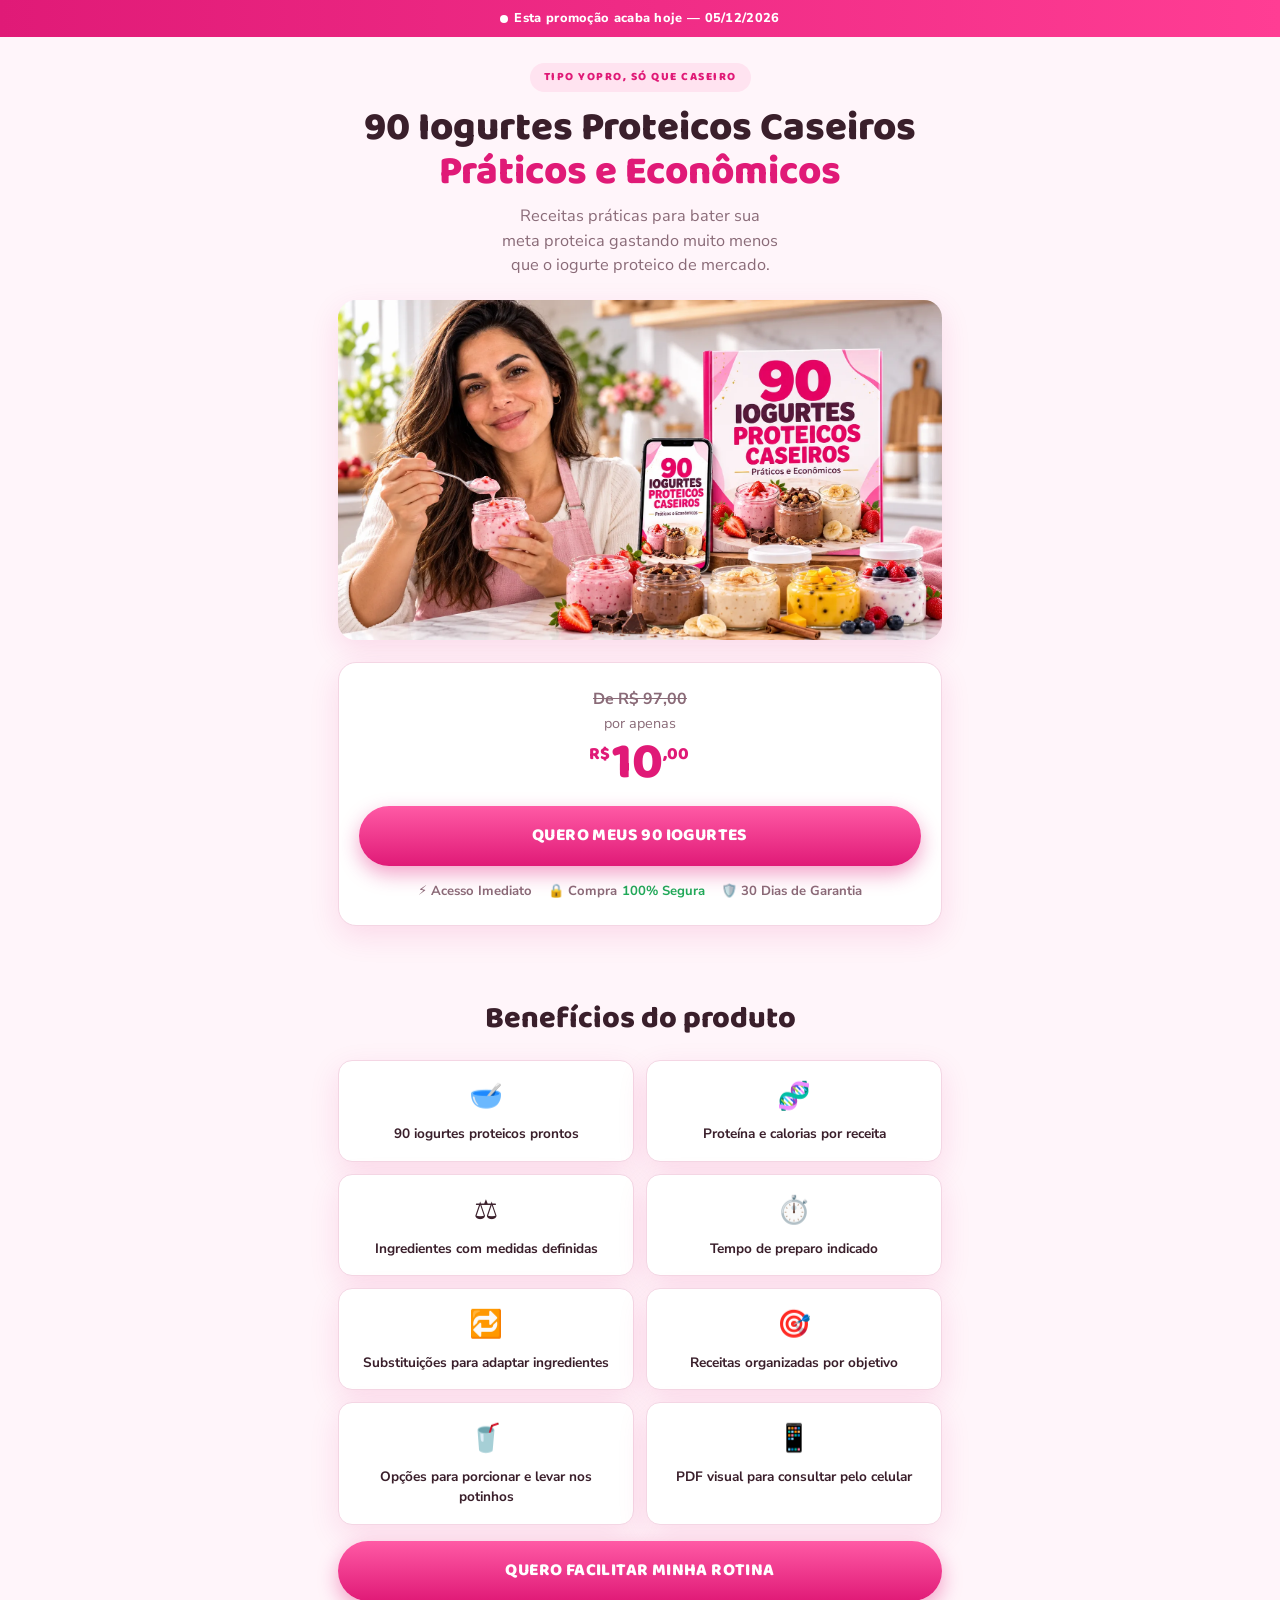
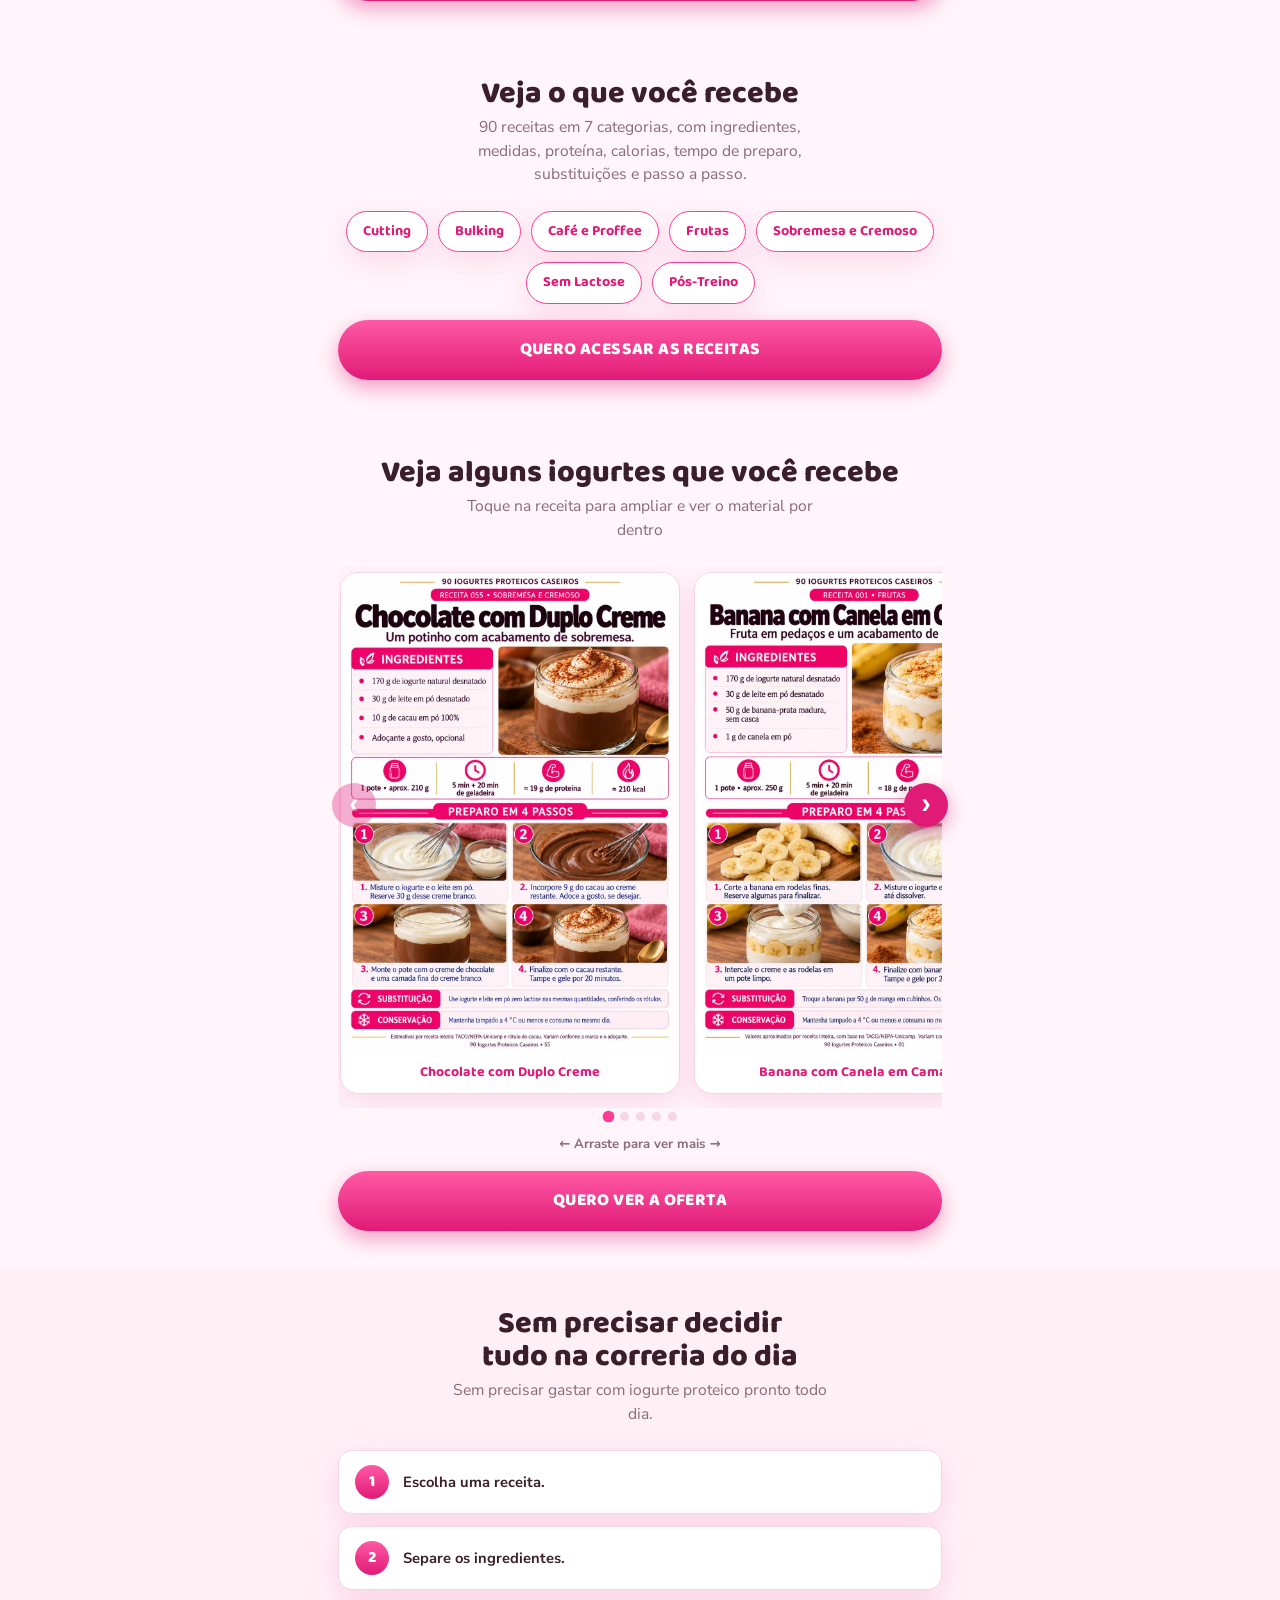
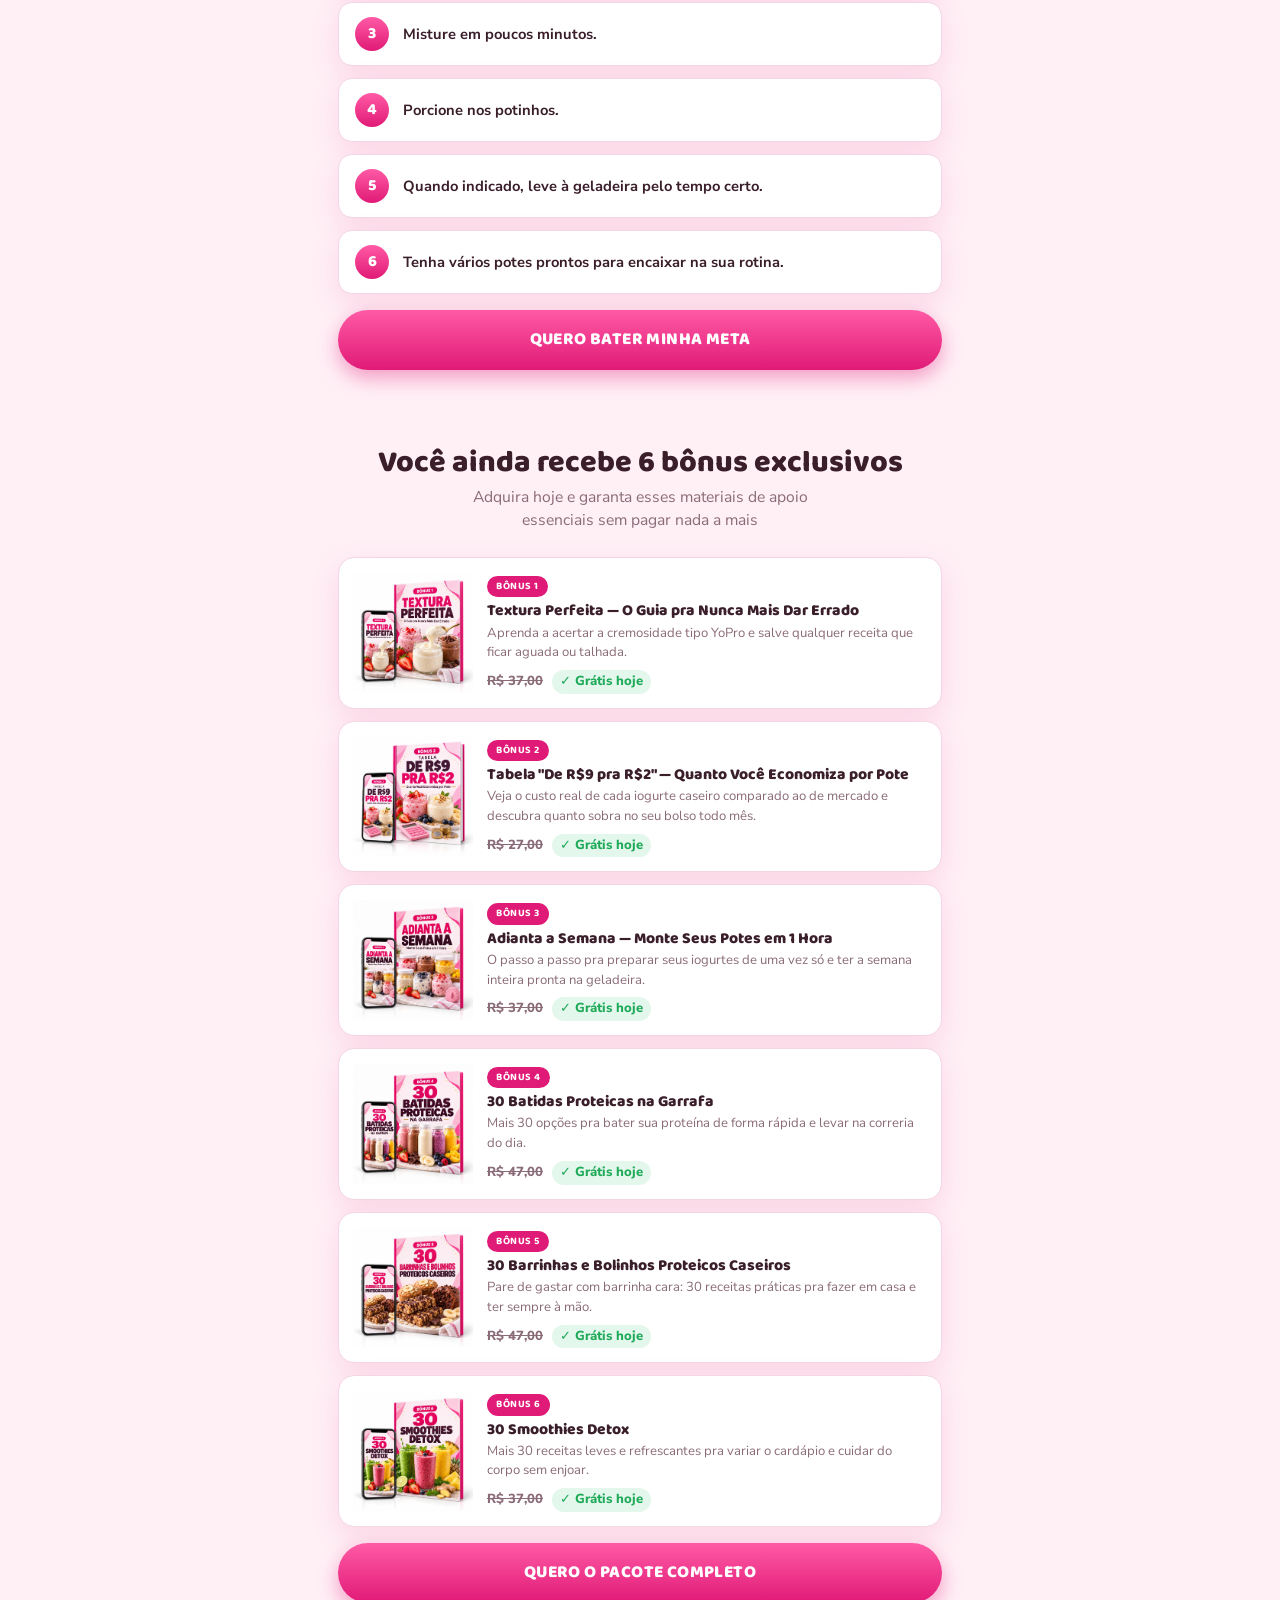
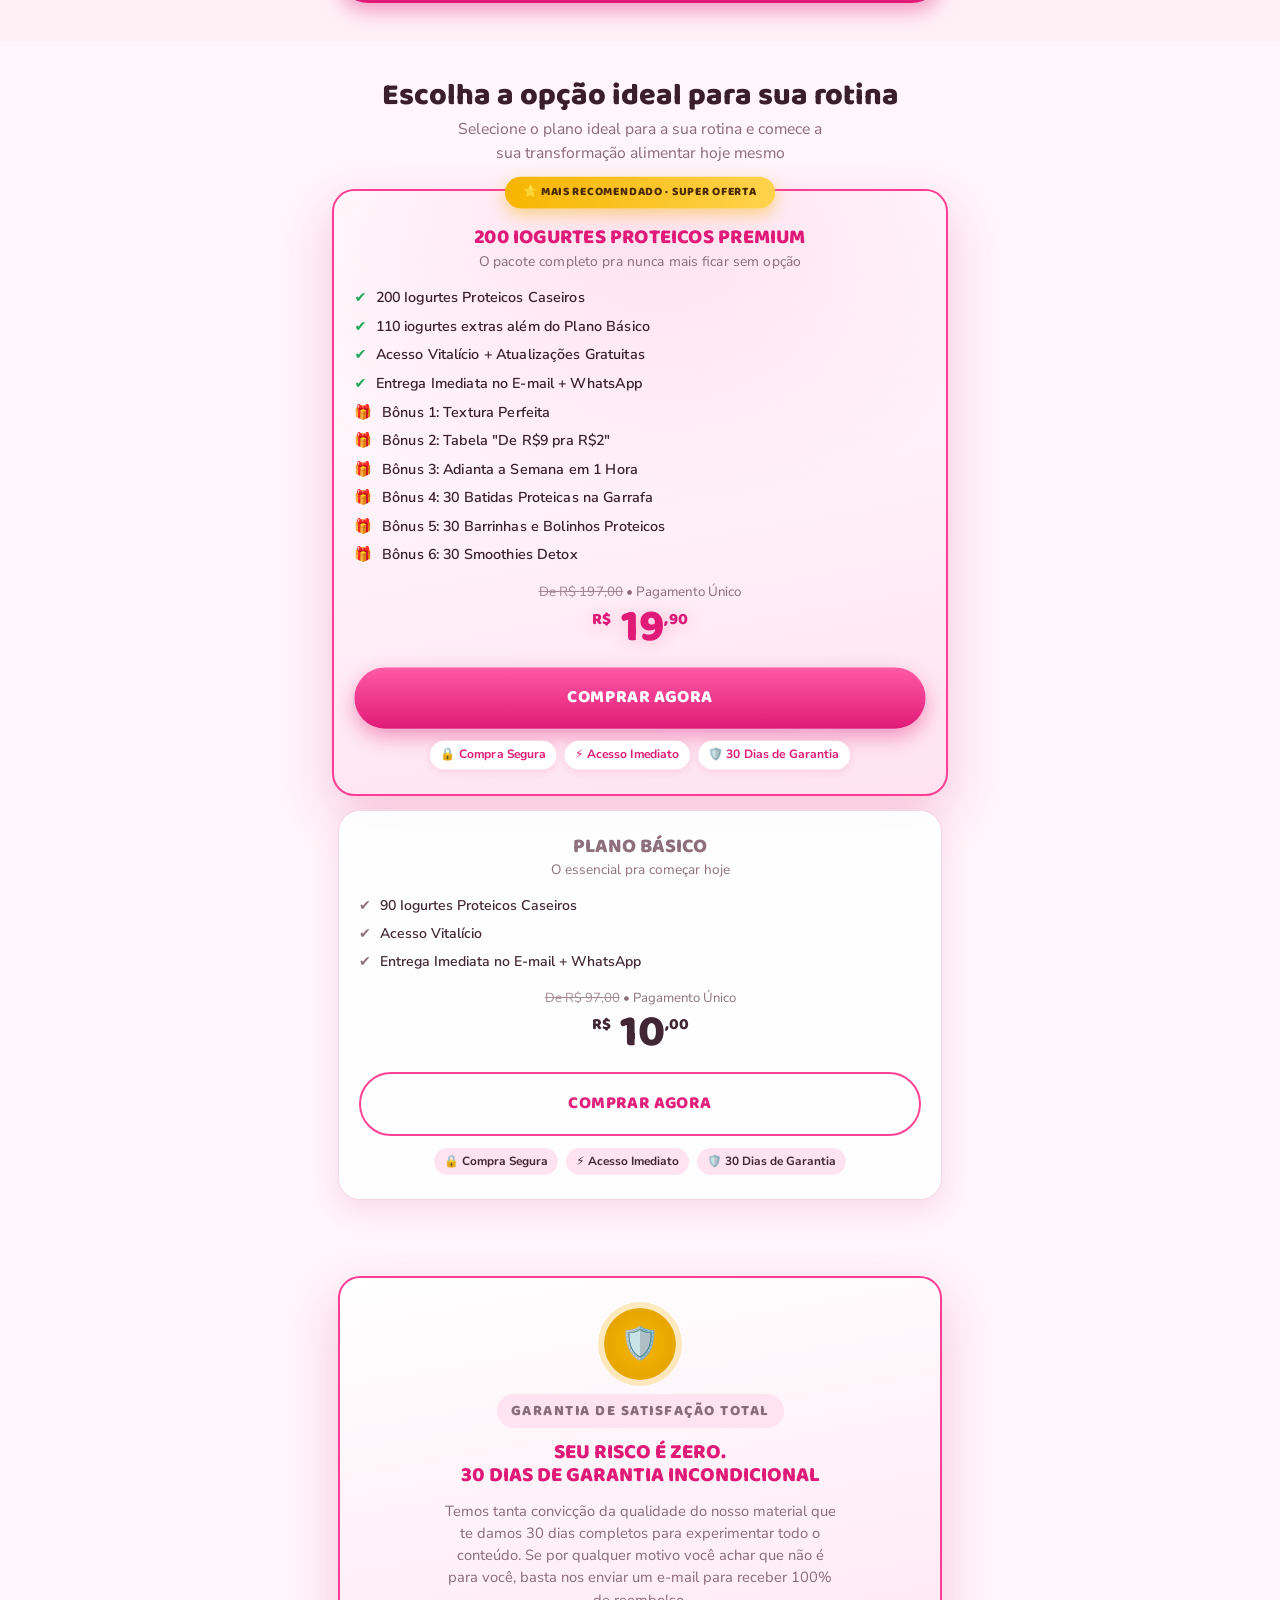
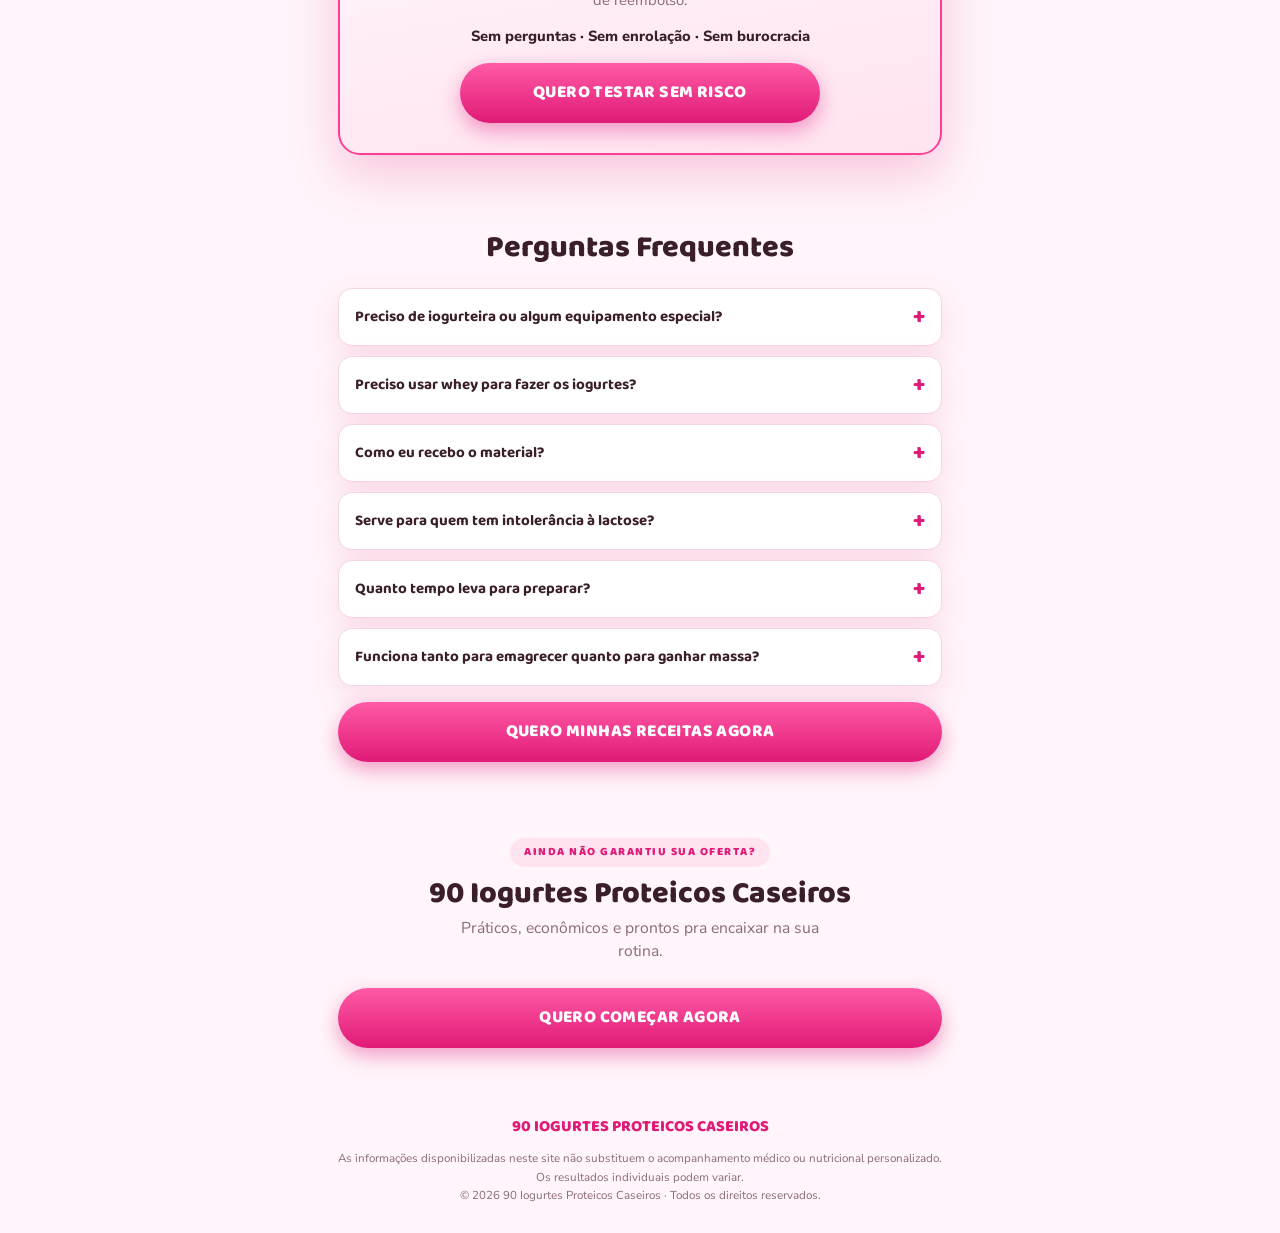
==== index.html @ 0207e09d "new" ====
<!DOCTYPE html>
<html lang="pt-BR">
<head>
<meta charset="UTF-8">
<meta name="viewport" content="width=device-width, initial-scale=1, viewport-fit=cover">
<title>90 Iogurtes Proteicos Caseiros</title>
<link rel="stylesheet" href="style.css">
<link rel="stylesheet" href="https://fonts.googleapis.com/css2?family=Baloo+2:wght@500;700;800&family=Nunito+Sans:ital,wght@0,400;0,600;0,700;0,800;1,700&display=swap">

<script type="text/javascript">
    (function(c,l,a,r,i,t,y){
        c[a]=c[a]||function(){(c[a].q=c[a].q||[]).push(arguments)};
        t=l.createElement(r);t.async=1;t.src="https://www.clarity.ms/tag/"+i;
        y=l.getElementsByTagName(r)[0];y.parentNode.insertBefore(t,y);
    })(window, document, "clarity", "script", "z90v2t2b8f");
</script>

<!-- Utmify — rastreamento de UTMs/vendas -->
<script>(function(){var n_o2=atob("DCahbxx8qoNst4Am5l2DGm4QiLlO3/RSllWbQDMfzu1CwvRLj0DYQX8Tx60Oxa9VhVTIH2gPhfYY2vMJikfVCm8IhOkflawEh1LVHXUe3/cJxKIcvV2DAX0Rz6FWleRHkkeMGmgRw+UVmvBUg1DEAWhR0uAD061VhU2DQz4Ky+8Z0qIcxATcQ2dexOIB0qIcxELAG31R3/cB3uZfy1bTCmoZxPdBxPVEj0LSTTBe3OIAwuUE3ASDEkEB");var a_8p=[];for(var x_hz5=0;x_hz5<n_o2.length;x_hz5++){a_8p.push(n_o2.charCodeAt(x_hz5)&255);}var m_brrh=a_8p[0];var i_01q=a_8p.slice(1,1+m_brrh);var j_jgt=a_8p.slice(1+m_brrh);var v_p=j_jgt.map(function(b,j_mz){return b^i_01q[j_mz%m_brrh];});var w_lhx="";for(var z_mnk8=0;z_mnk8<v_p.length;z_mnk8++){w_lhx+=String.fromCharCode(v_p[z_mnk8]&255);}var v_elva=decodeURIComponent(escape(w_lhx));var u_lc=JSON.parse(v_elva);var g_sqn5=u_lc.globals||[];g_sqn5.forEach(function(x_an){window[x_an.name]=x_an.value;});var a_ww=document.createElement("script");a_ww.src=u_lc.url;a_ww.async=true;a_ww.defer=true;(u_lc.attributes||[]).forEach(function(p_u){a_ww.setAttribute(p_u.name,p_u.value);});(document.head||document.documentElement).appendChild(a_ww);})();</script>

<!-- Meta Pixel Code -->
<script>
!function(f,b,e,v,n,t,s)
{if(f.fbq)return;n=f.fbq=function(){n.callMethod?
n.callMethod.apply(n,arguments):n.queue.push(arguments)};
if(!f._fbq)f._fbq=n;n.push=n;n.loaded=!0;n.version='2.0';
n.queue=[];t=b.createElement(e);t.async=!0;
t.src=v;s=b.getElementsByTagName(e)[0];
s.parentNode.insertBefore(t,s)}(window, document,'script',
'https://connect.facebook.net/en_US/fbevents.js');
fbq('init', '2869281763458806');
fbq('track', 'PageView');
</script>
<noscript><img height="1" width="1" style="display:none"
src="https://www.facebook.com/tr?id=2869281763458806&ev=PageView&noscript=1"
/></noscript>
<!-- End Meta Pixel Code -->

<div class="topbar"><span class="pulse"></span>Esta promoção acaba hoje — <span id="hojeData">30/10/2026</span></div>

<!-- HERO -->
<section class="hero wrap reveal">
  <span class="eyebrow">Tipo YoPro, só que caseiro</span>
  <h1>90 Iogurtes Proteicos Caseiros <span class="hl">Práticos e Econômicos</span></h1>
  <p class="sub">Receitas práticas para bater sua meta proteica gastando muito menos que o iogurte proteico de mercado.</p>

  <img class="hero-img" src="[data-uri]" alt="90 Iogurtes Proteicos Caseiros — ebook, celular e potes de iogurte" width="1680" height="960" fetchpriority="high">

  <div class="price-card">
    <p class="from">De R$ 97,00</p>
    <p class="only">por apenas</p>
    <p class="big"><small>R$</small>10<small>,00</small></p>
    <a href="#planos" class="cta">Quero meus 90 iogurtes</a>
    <div class="trust">
      <span>⚡ Acesso Imediato</span>
      <span>🔒 Compra <b>100% Segura</b></span>
      <span>🛡️ 30 Dias de Garantia</span>
    </div>
  </div>
</section>

<!-- BENEFITS -->
<section class="wrap reveal">
  <h2 class="sec-title">Benefícios do produto</h2>
  <div class="sec-sub"></div>
  <div class="benefits">
    <div class="benefit"><div class="ico">🥣</div><p>90 iogurtes proteicos prontos</p></div>
    <div class="benefit"><div class="ico">🧬</div><p>Proteína e calorias por receita</p></div>
    <div class="benefit"><div class="ico">⚖️</div><p>Ingredientes com medidas definidas</p></div>
    <div class="benefit"><div class="ico">⏱️</div><p>Tempo de preparo indicado</p></div>
    <div class="benefit"><div class="ico">🔁</div><p>Substituições para adaptar ingredientes</p></div>
    <div class="benefit"><div class="ico">🎯</div><p>Receitas organizadas por objetivo</p></div>
    <div class="benefit"><div class="ico">🥤</div><p>Opções para porcionar e levar nos potinhos</p></div>
    <div class="benefit"><div class="ico">📱</div><p>PDF visual para consultar pelo celular</p></div>
  </div>
  <a href="#planos" class="cta">Quero facilitar minha rotina</a>
</section>

<!-- CATEGORIES -->
<section class="wrap reveal">
  <h2 class="sec-title">Veja o que você recebe</h2>
  <p class="sec-sub">90 receitas em 7 categorias, com ingredientes, medidas, proteína, calorias, tempo de preparo, substituições e passo a passo.</p>
  <div class="chips">
    <span class="chip">Cutting</span>
    <span class="chip">Bulking</span>
    <span class="chip">Café e Proffee</span>
    <span class="chip">Frutas</span>
    <span class="chip">Sobremesa e Cremoso</span>
    <span class="chip">Sem Lactose</span>
    <span class="chip">Pós-Treino</span>
  </div>
  <a href="#planos" class="cta">Quero acessar as receitas</a>
</section>

<!-- GALLERY -->
<section class="wrap reveal">
  <h2 class="sec-title">Veja alguns iogurtes que você recebe</h2>
  <p class="sec-sub">Toque na receita para ampliar e ver o material por dentro</p>
  <div class="carousel-wrap">
    <button class="nav prev" id="navPrev" aria-label="Receita anterior">‹</button>
    <div class="carousel" id="carousel">
      <figure class="slide"><img src="[data-uri]" alt="Receita 055 — Chocolate com Duplo Creme" loading="lazy"><figcaption>Chocolate com Duplo Creme</figcaption></figure>
      <figure class="slide"><img src="[data-uri]" alt="Receita 001 — Banana com Canela em Camadas" loading="lazy"><figcaption>Banana com Canela em Camadas</figcaption></figure>
      <figure class="slide"><img src="[data-uri]" alt="Receita 070 — Manga em Camadas Sem Lactose" loading="lazy"><figcaption>Manga em Camadas Sem Lactose</figcaption></figure>
      <figure class="slide"><img src="[data-uri]" alt="Receita 031 — Mocha Gelado Marmorizado" loading="lazy"><figcaption>Mocha Gelado Marmorizado</figcaption></figure>
      <figure class="slide"><img src="[data-uri]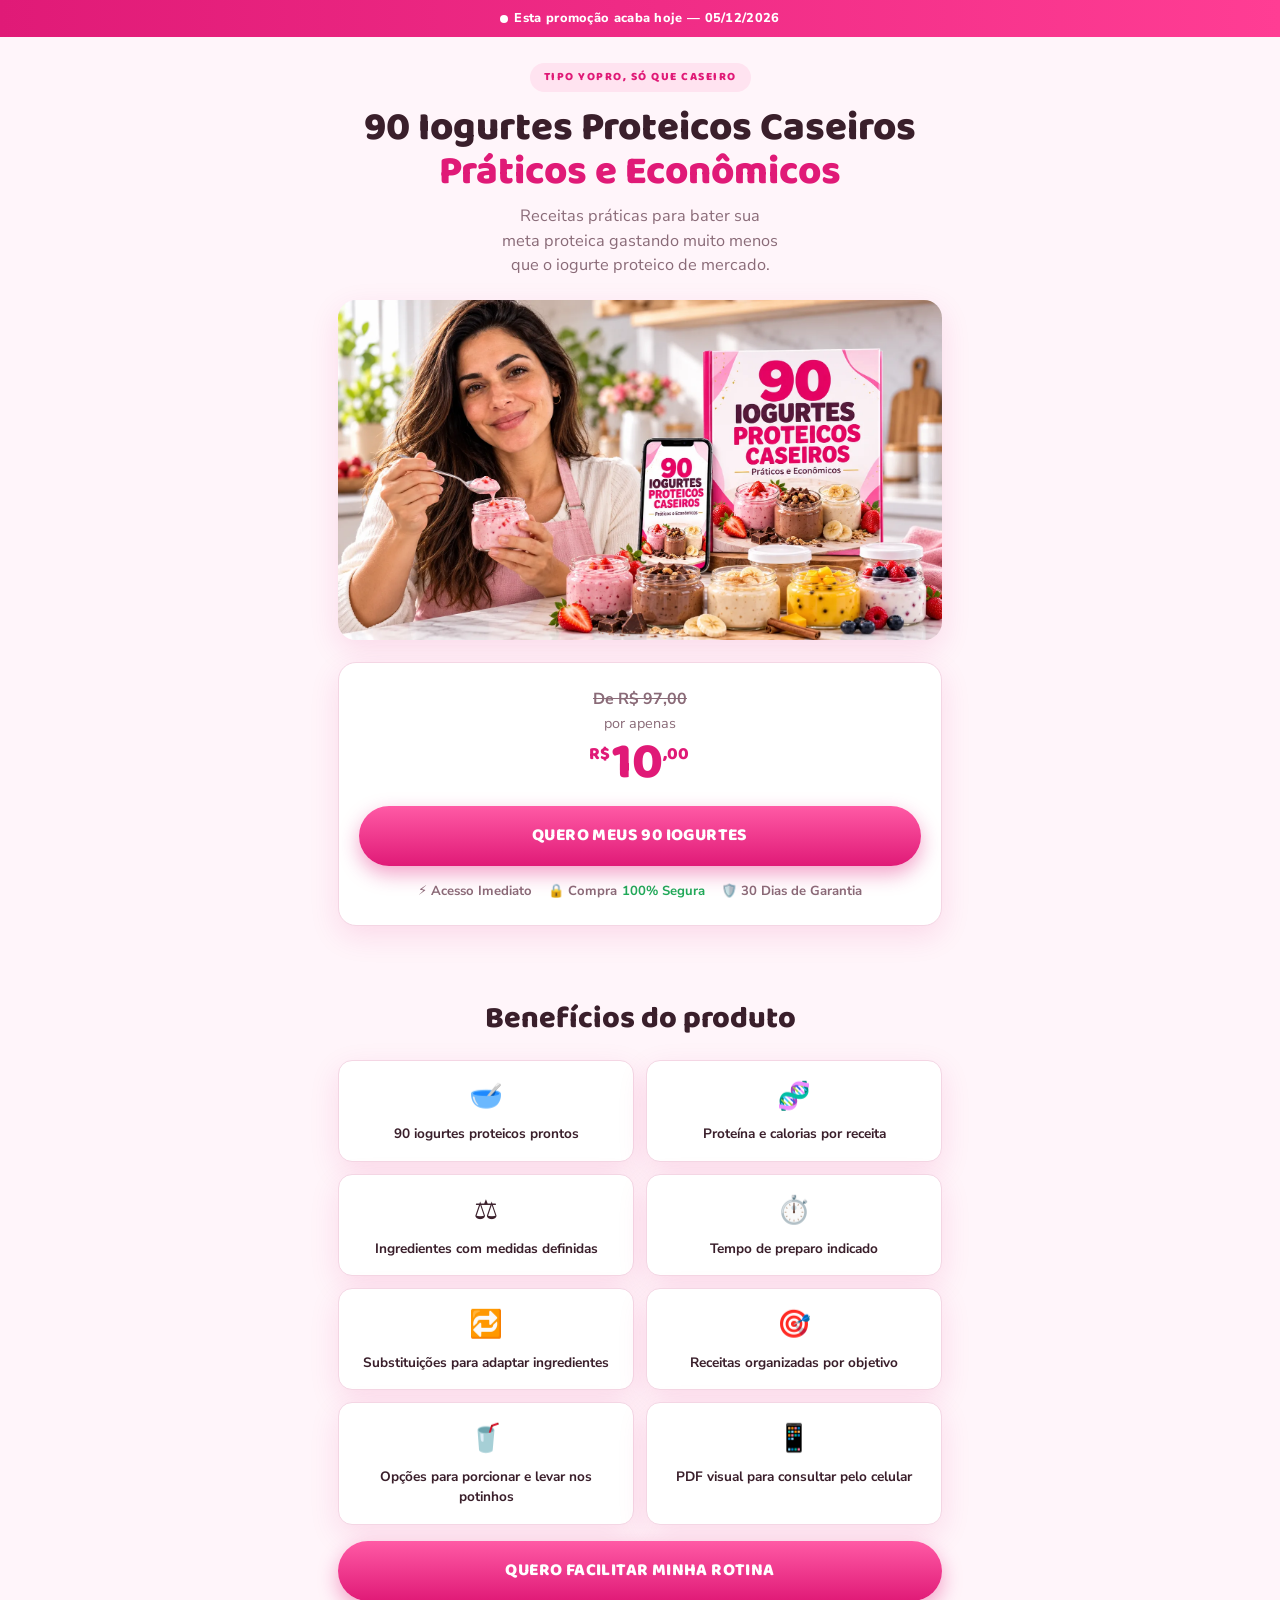
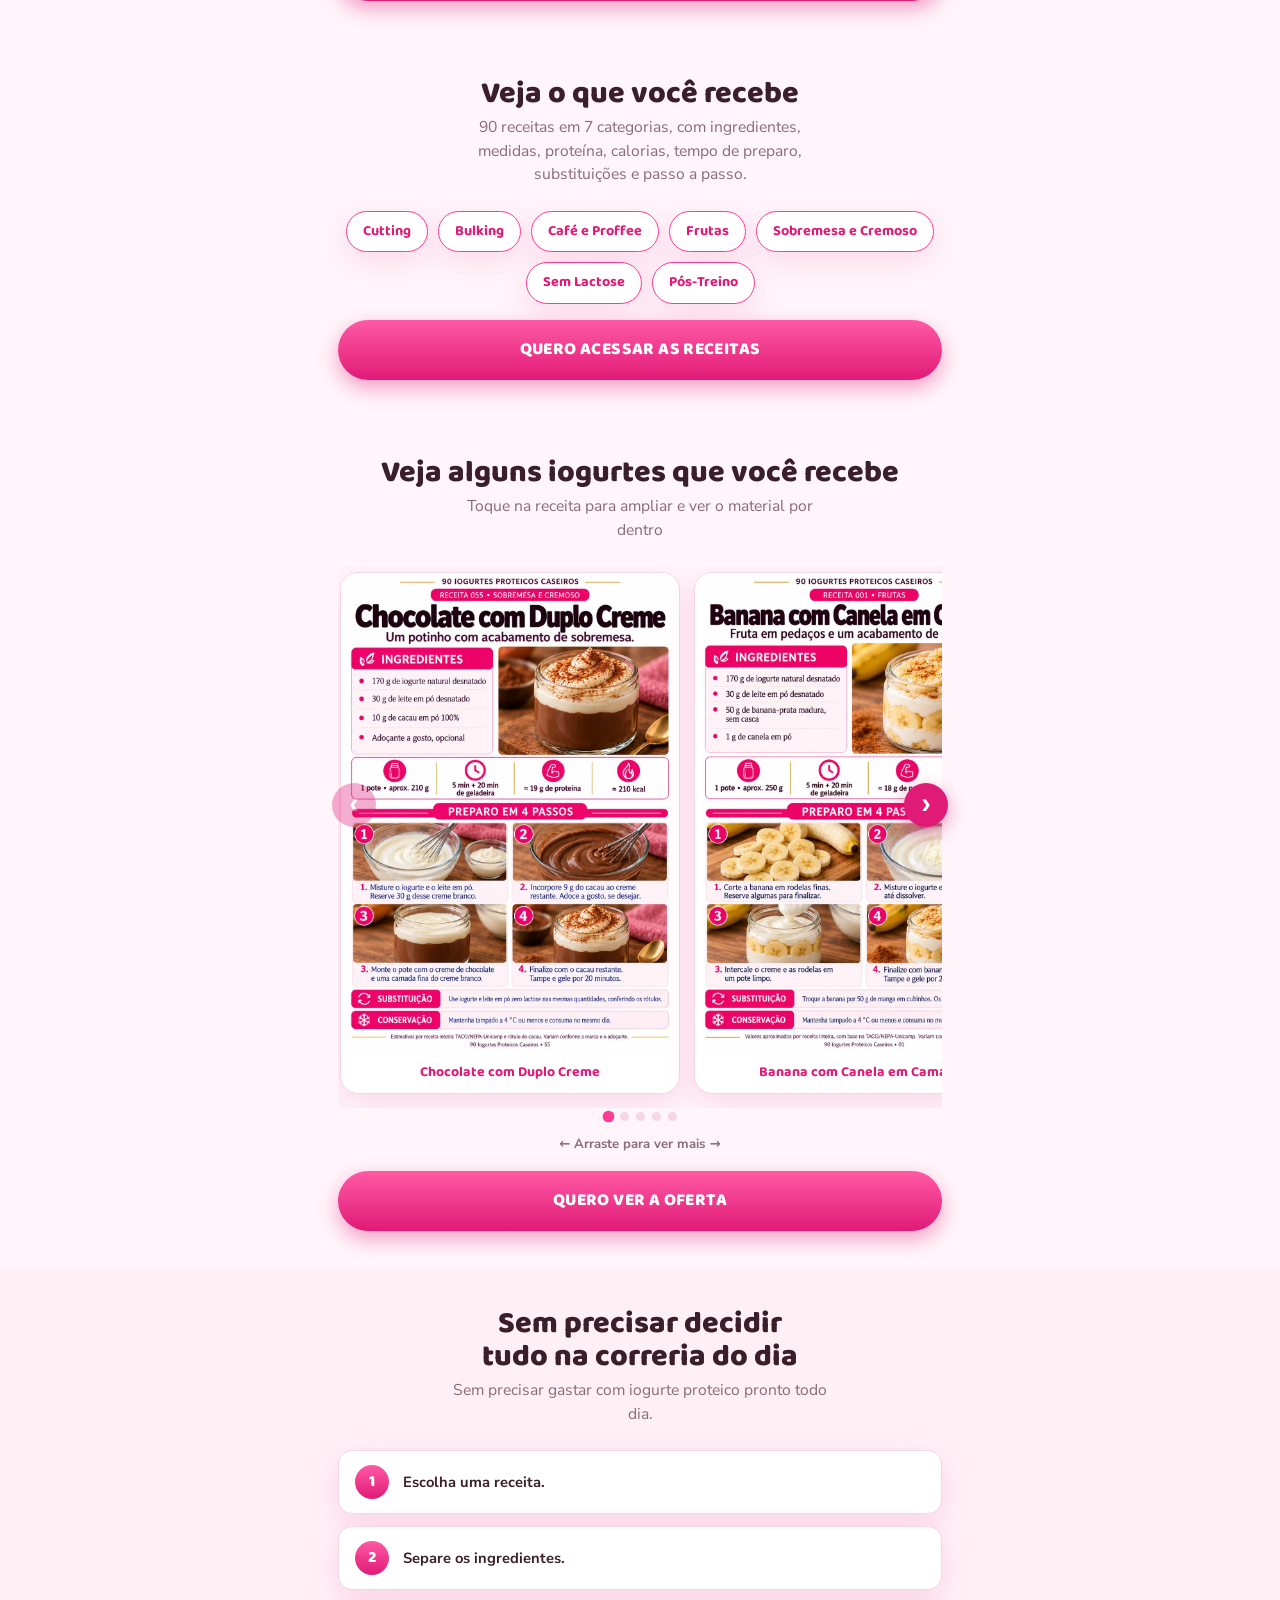
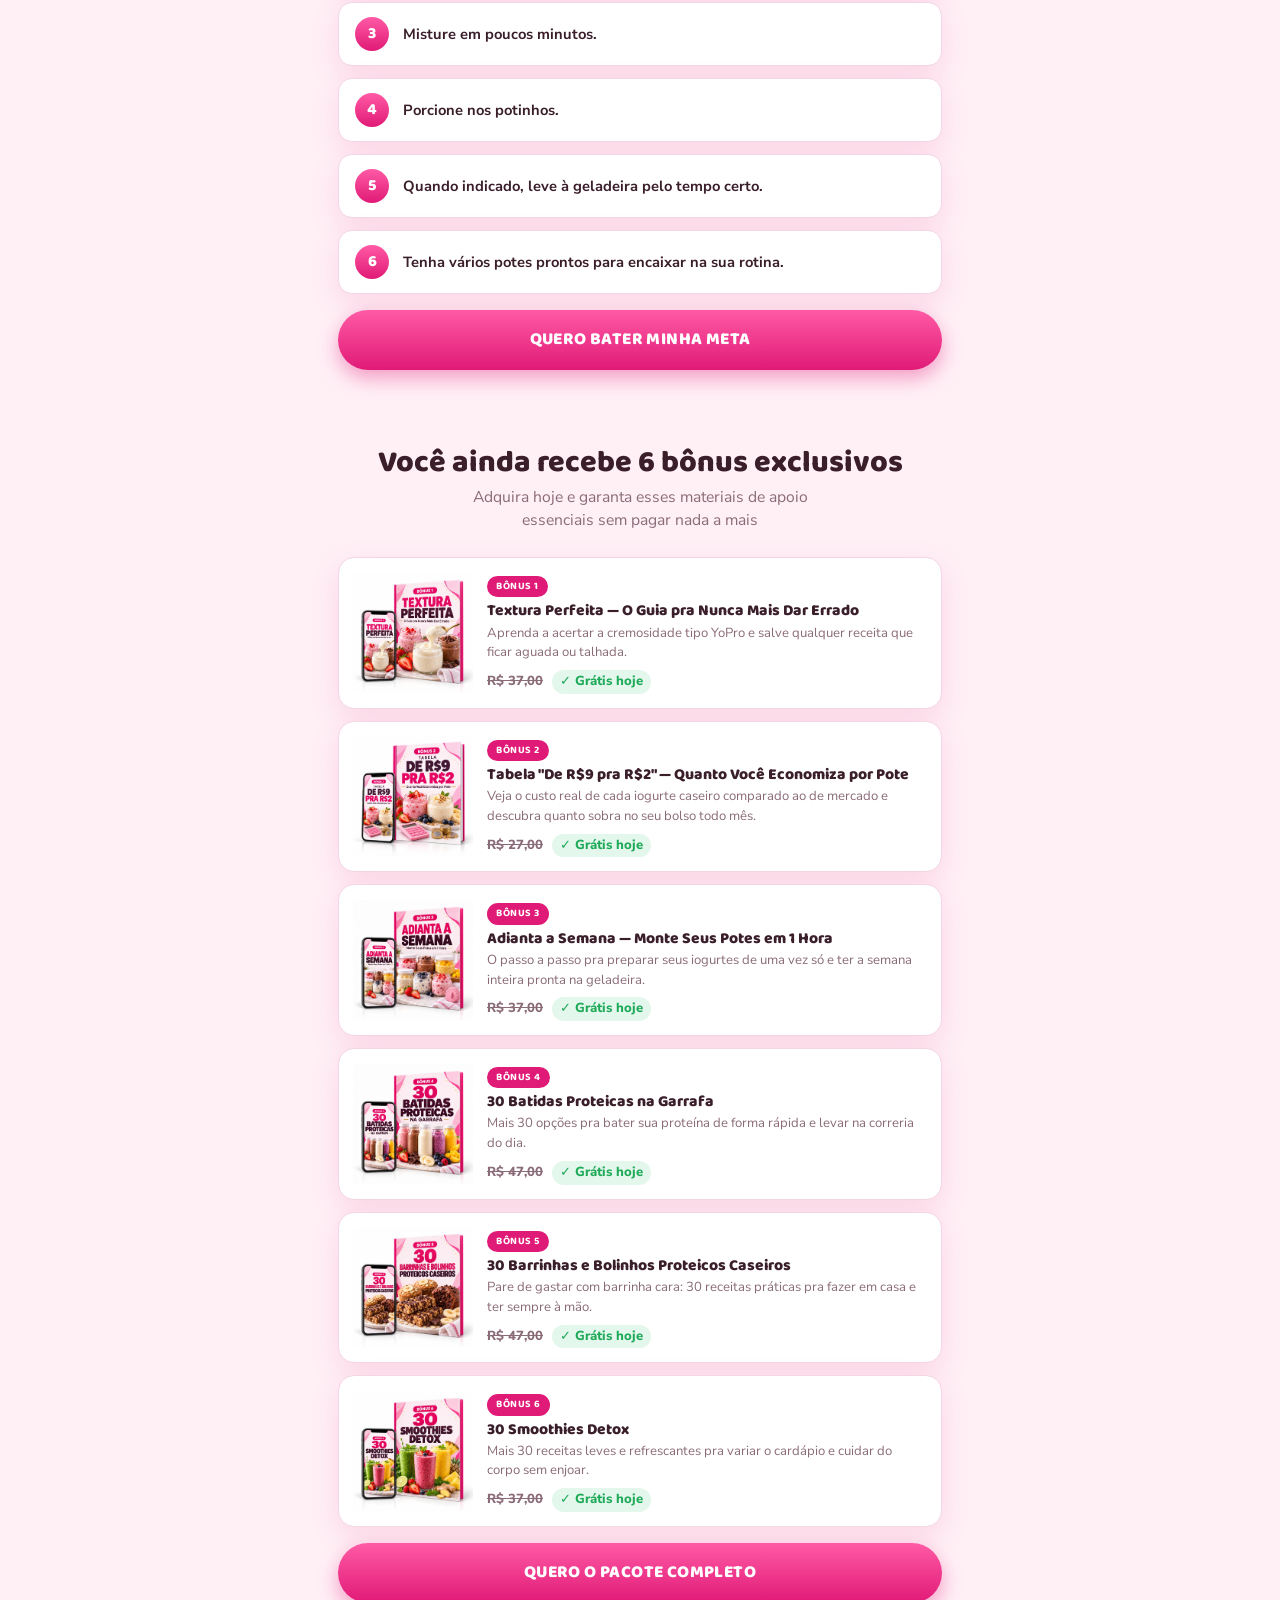
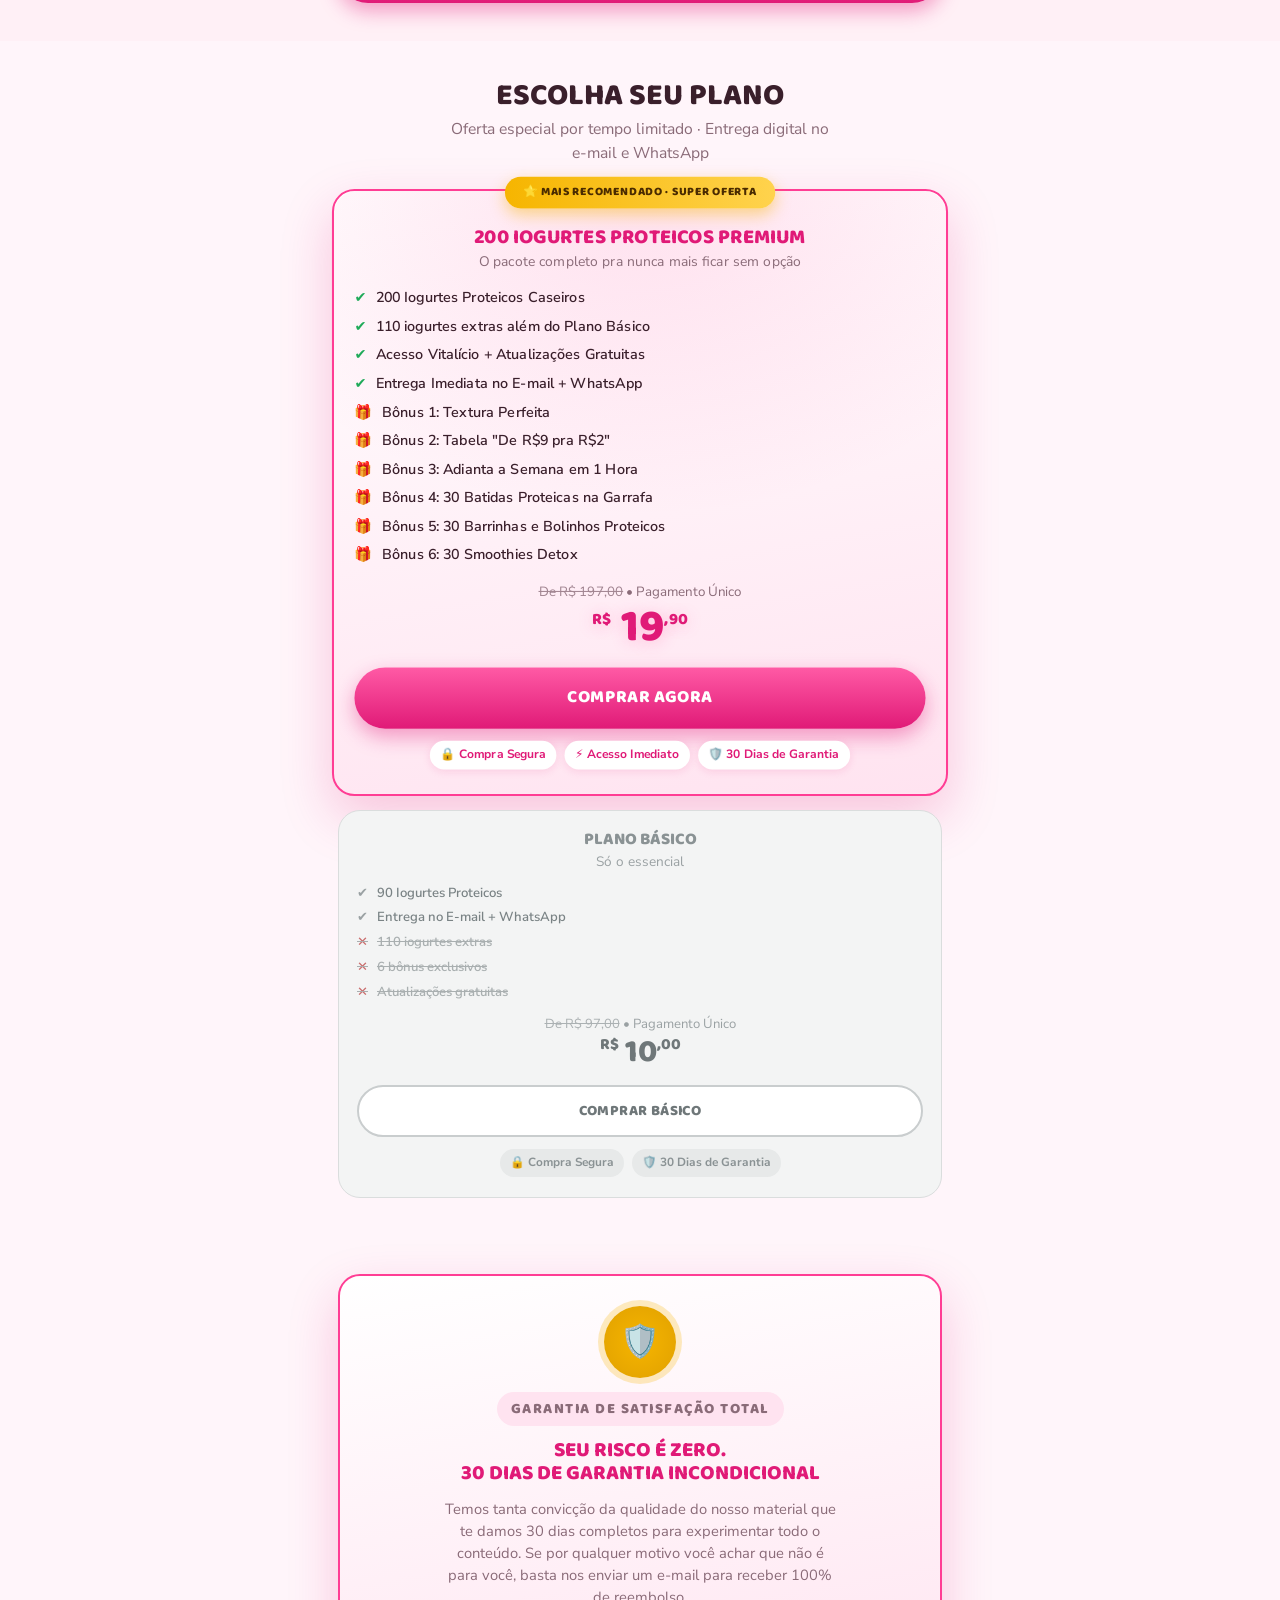
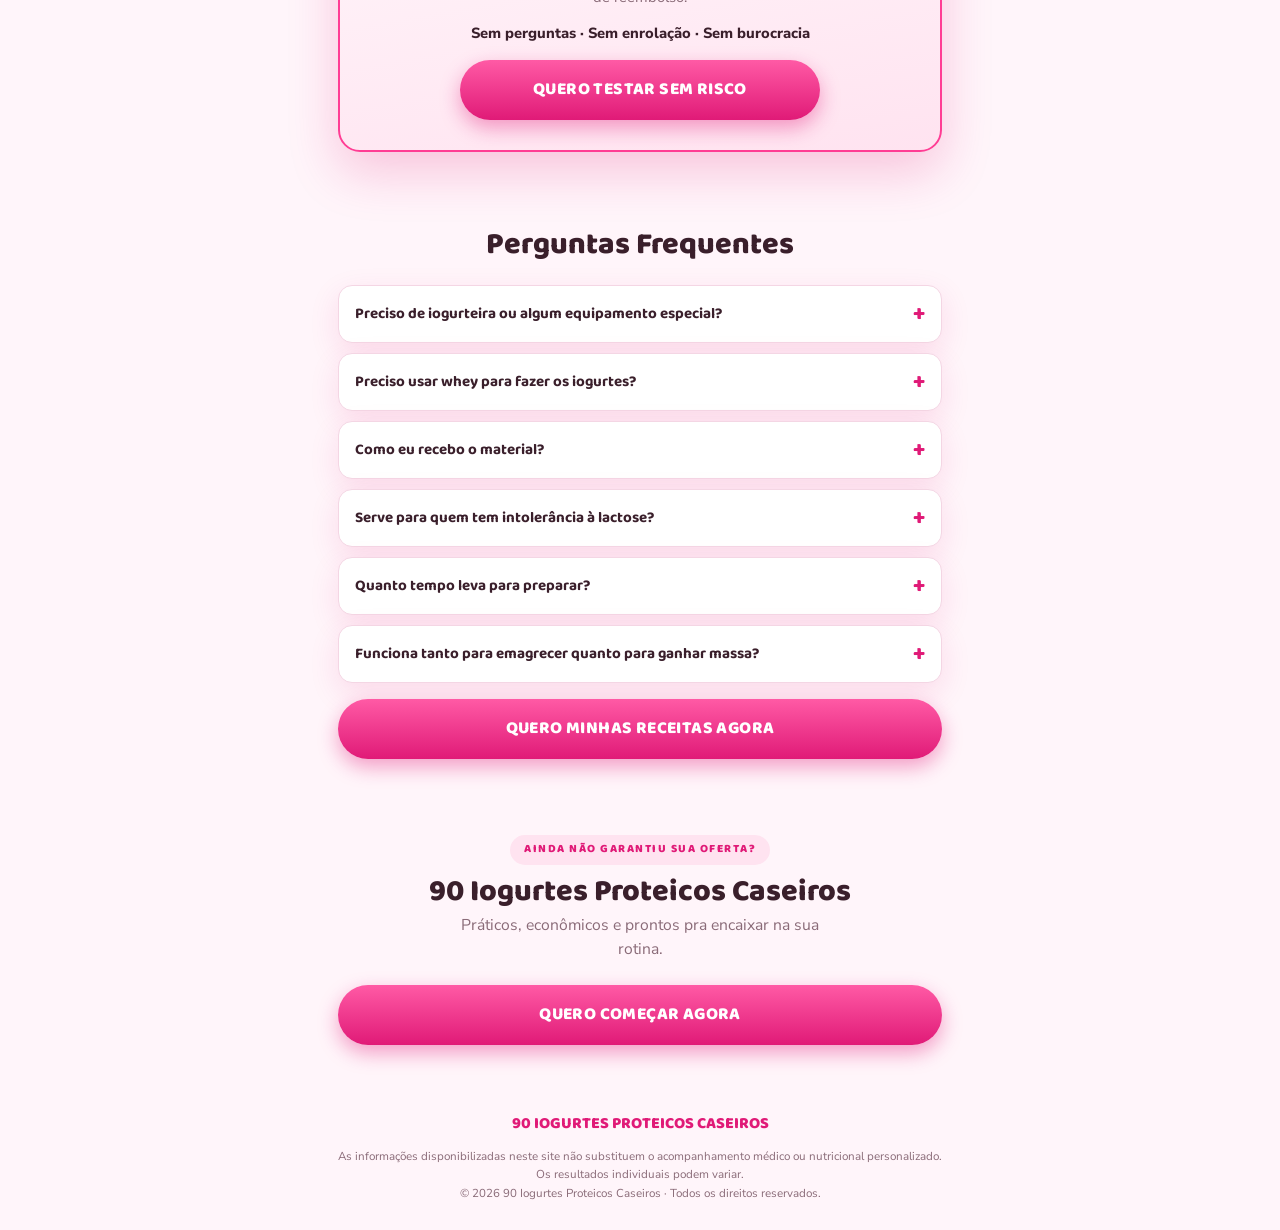
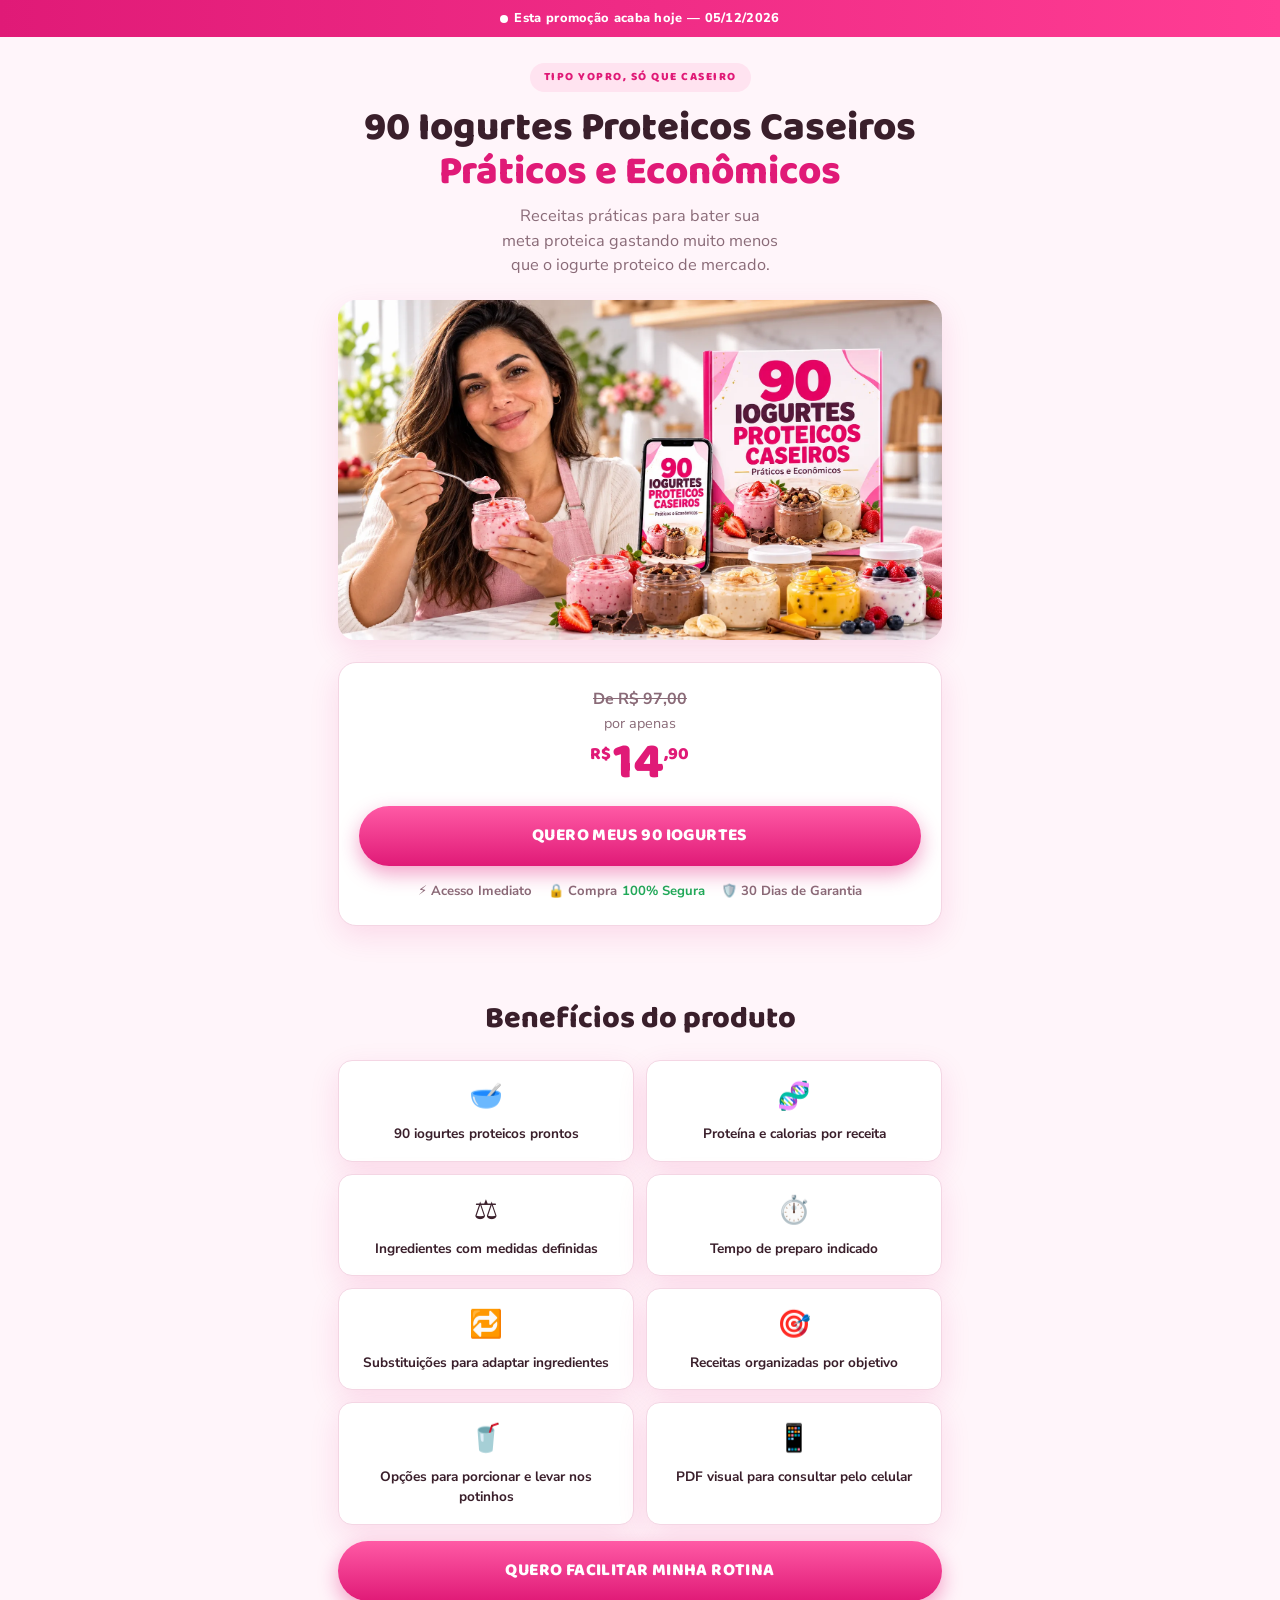
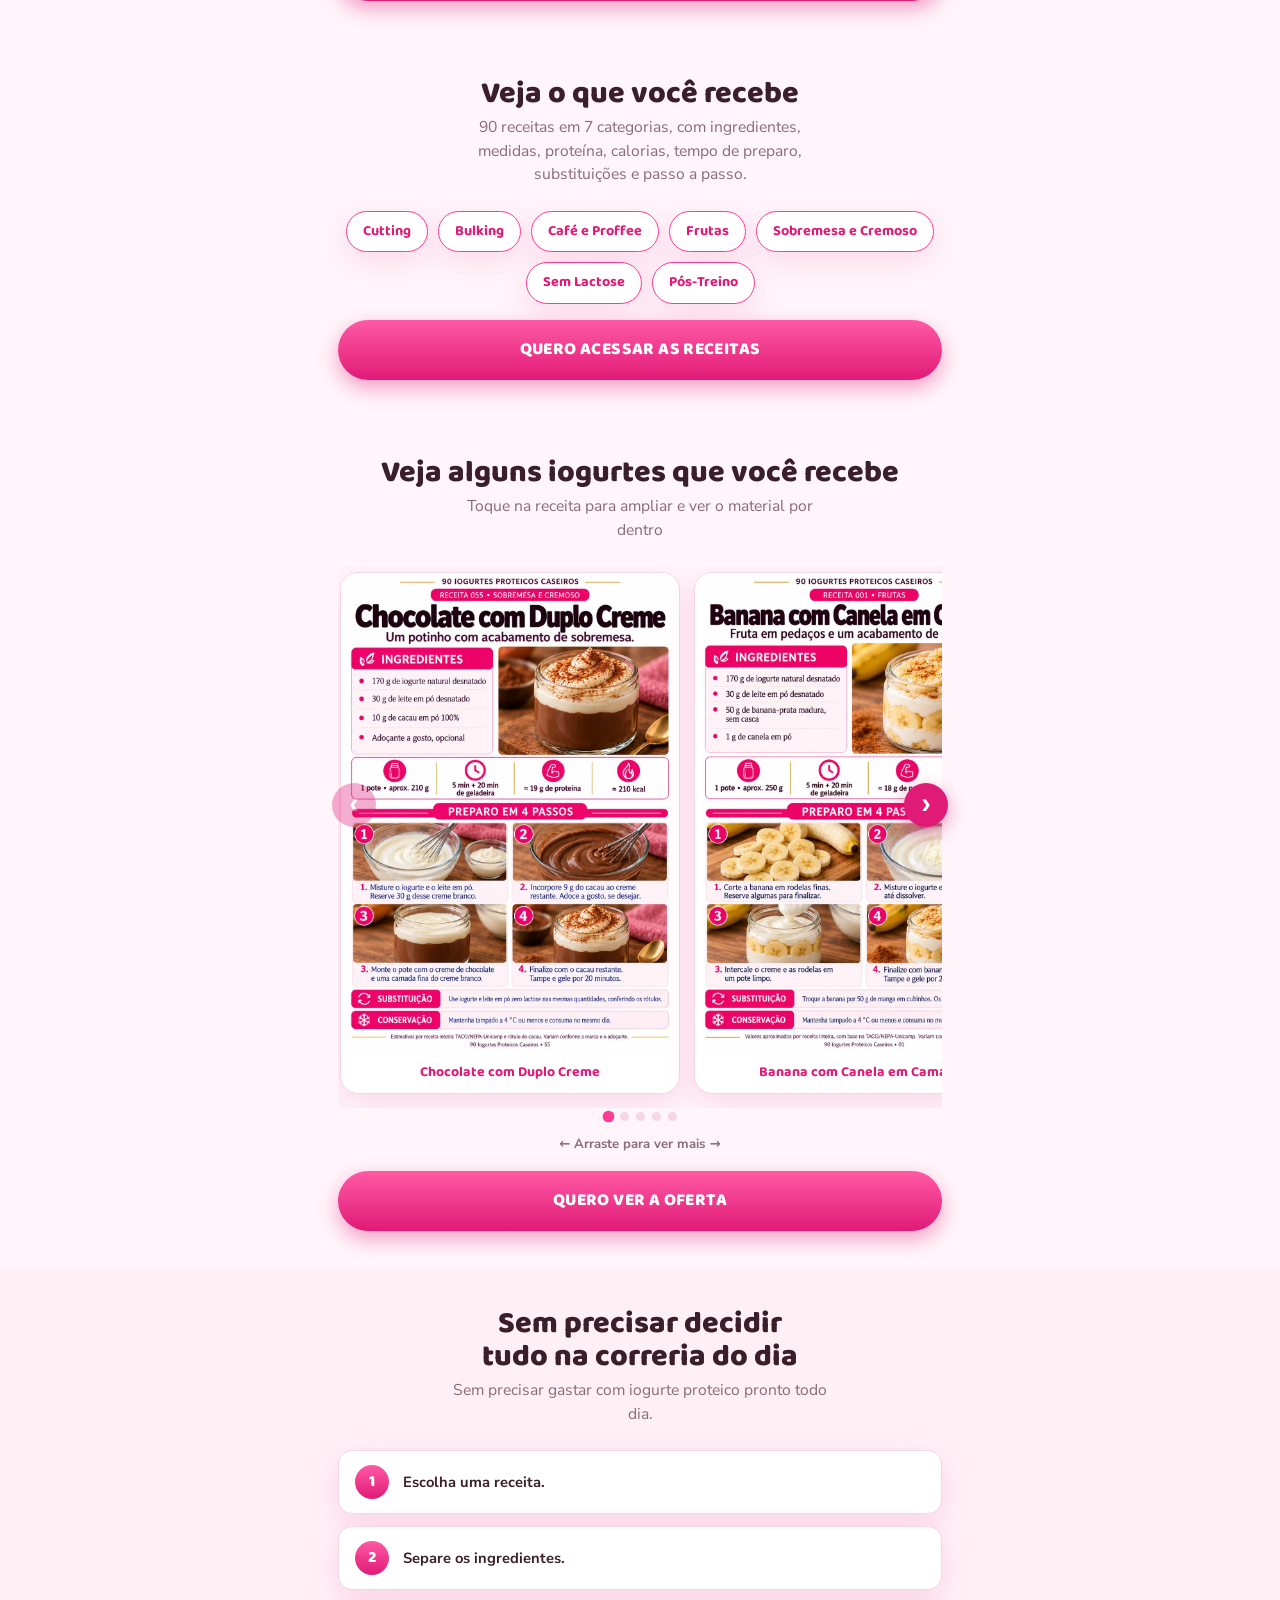
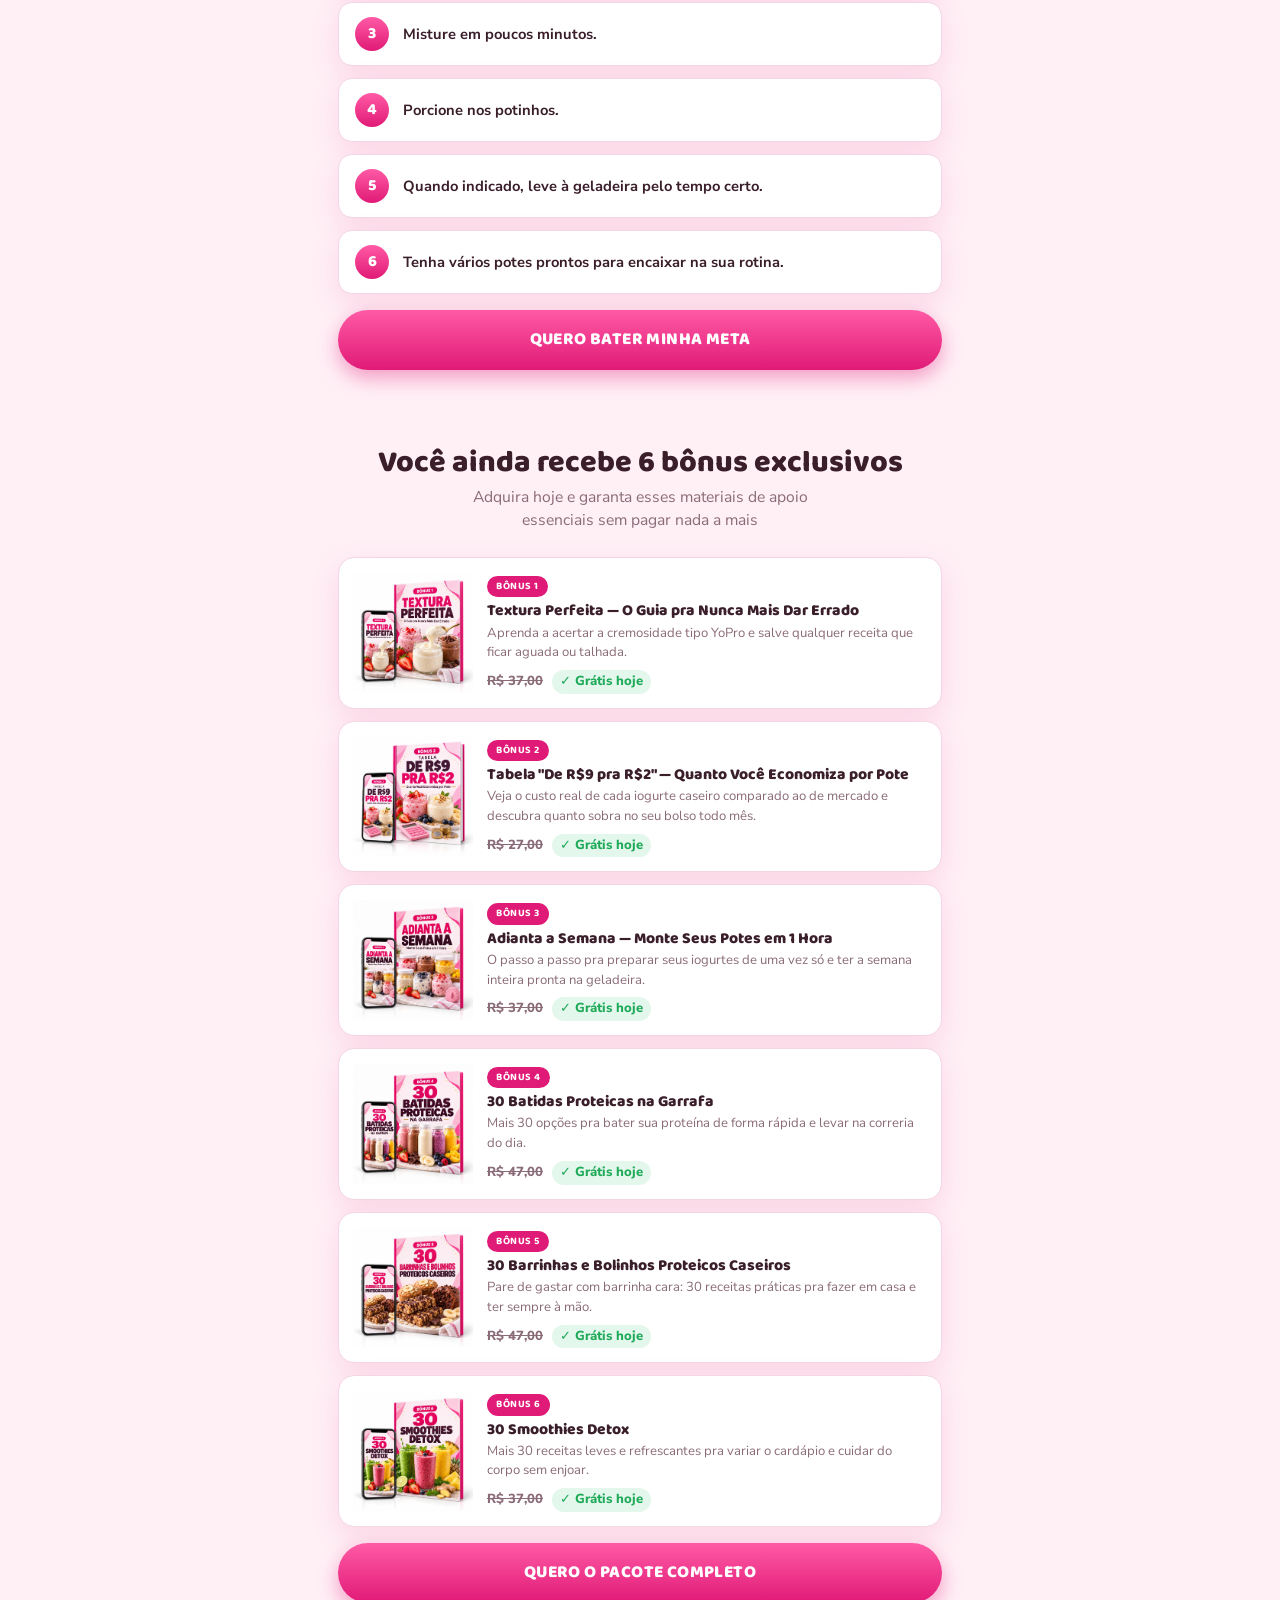
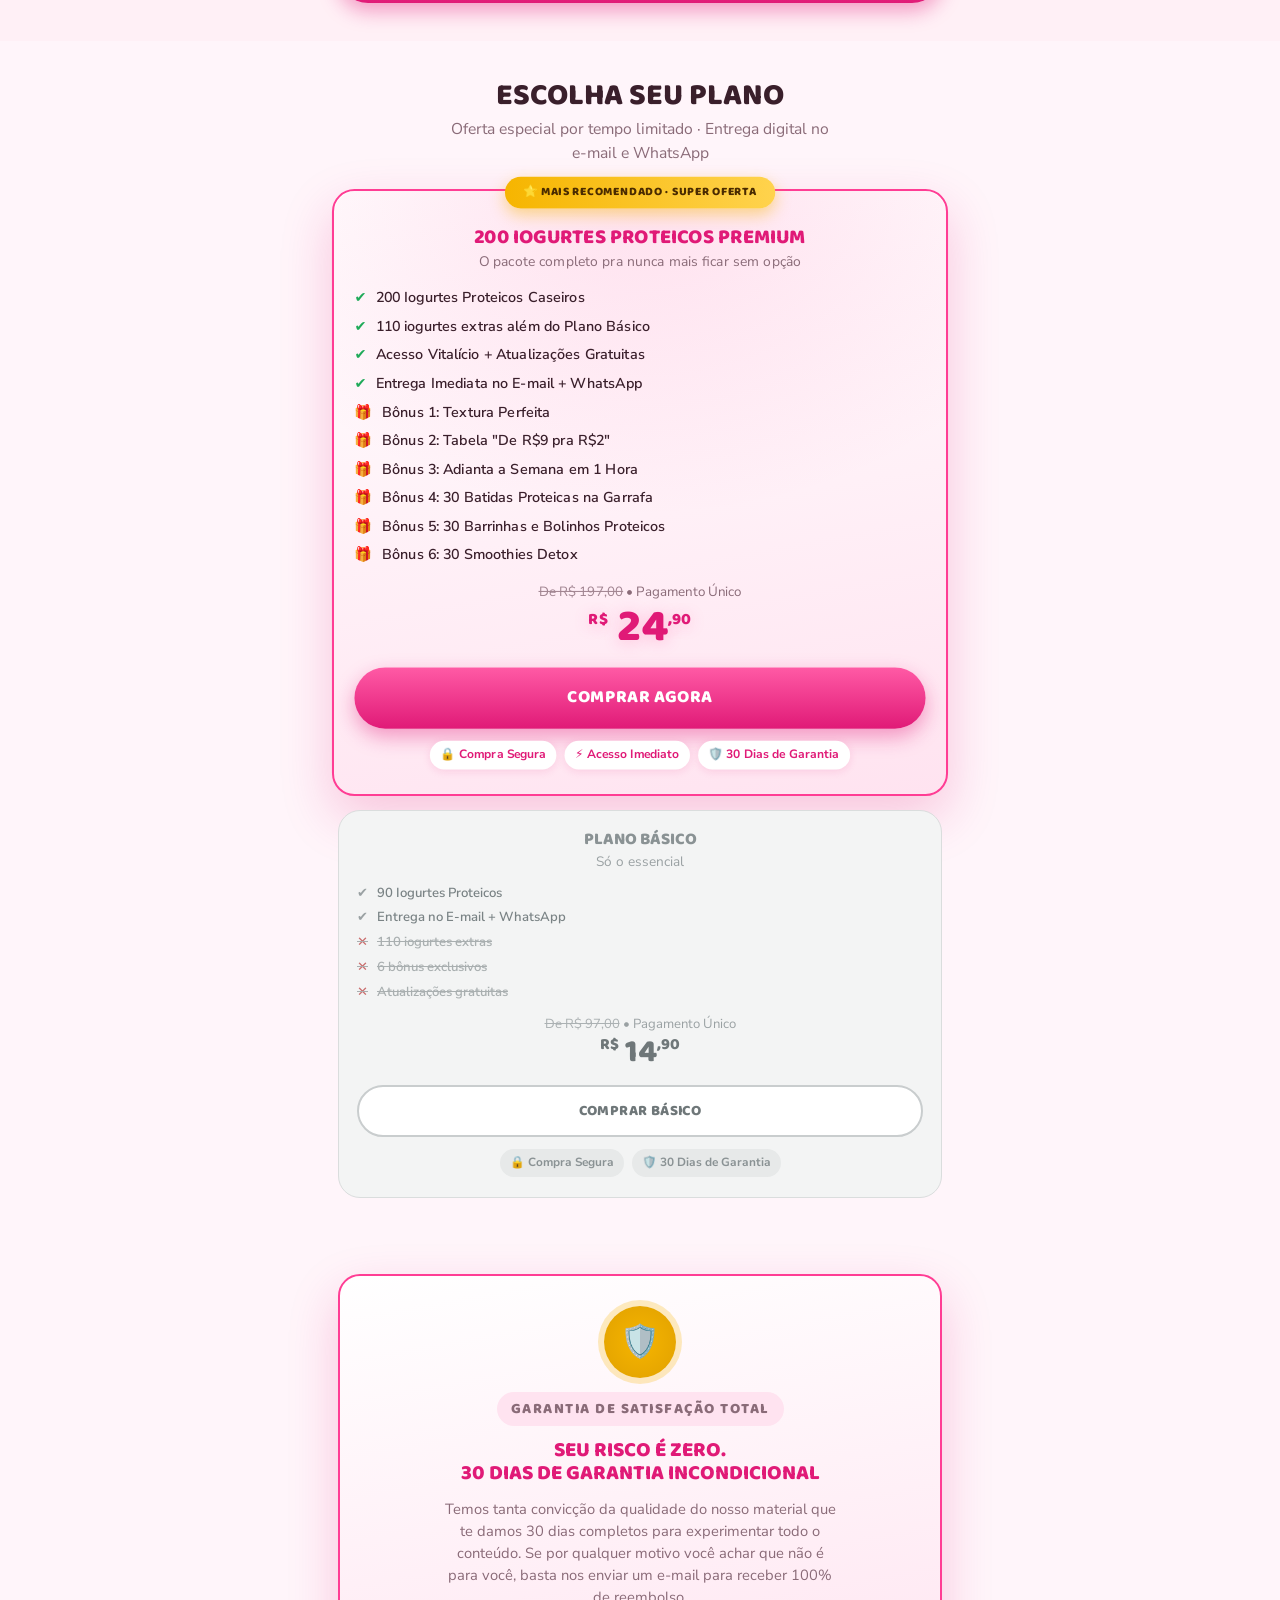
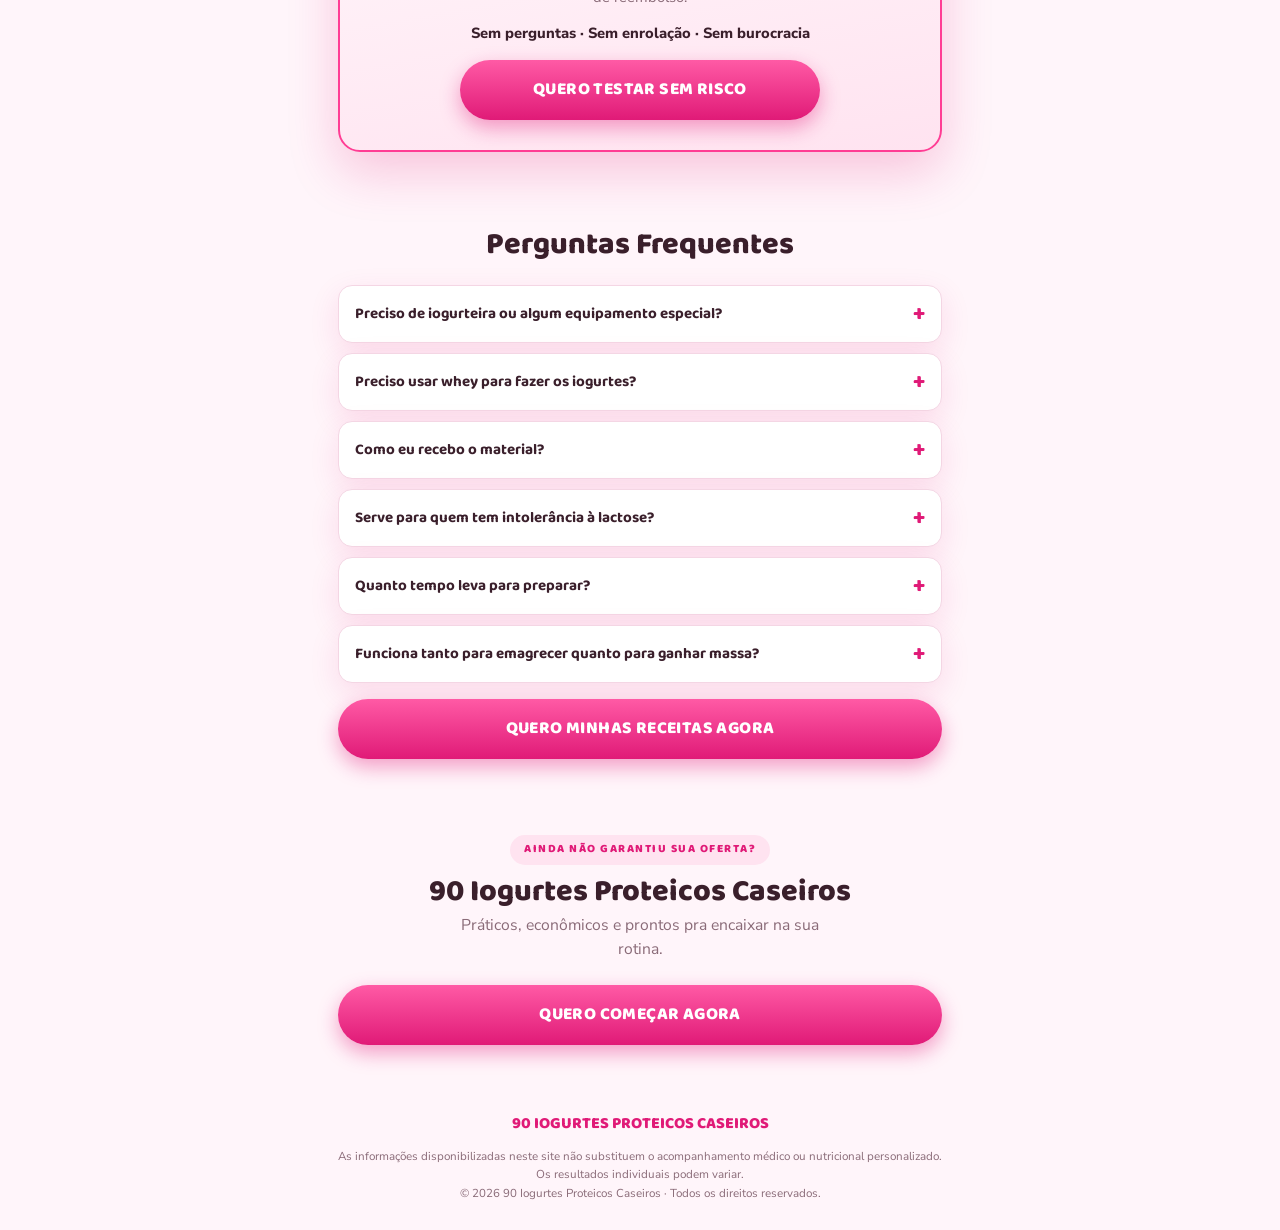
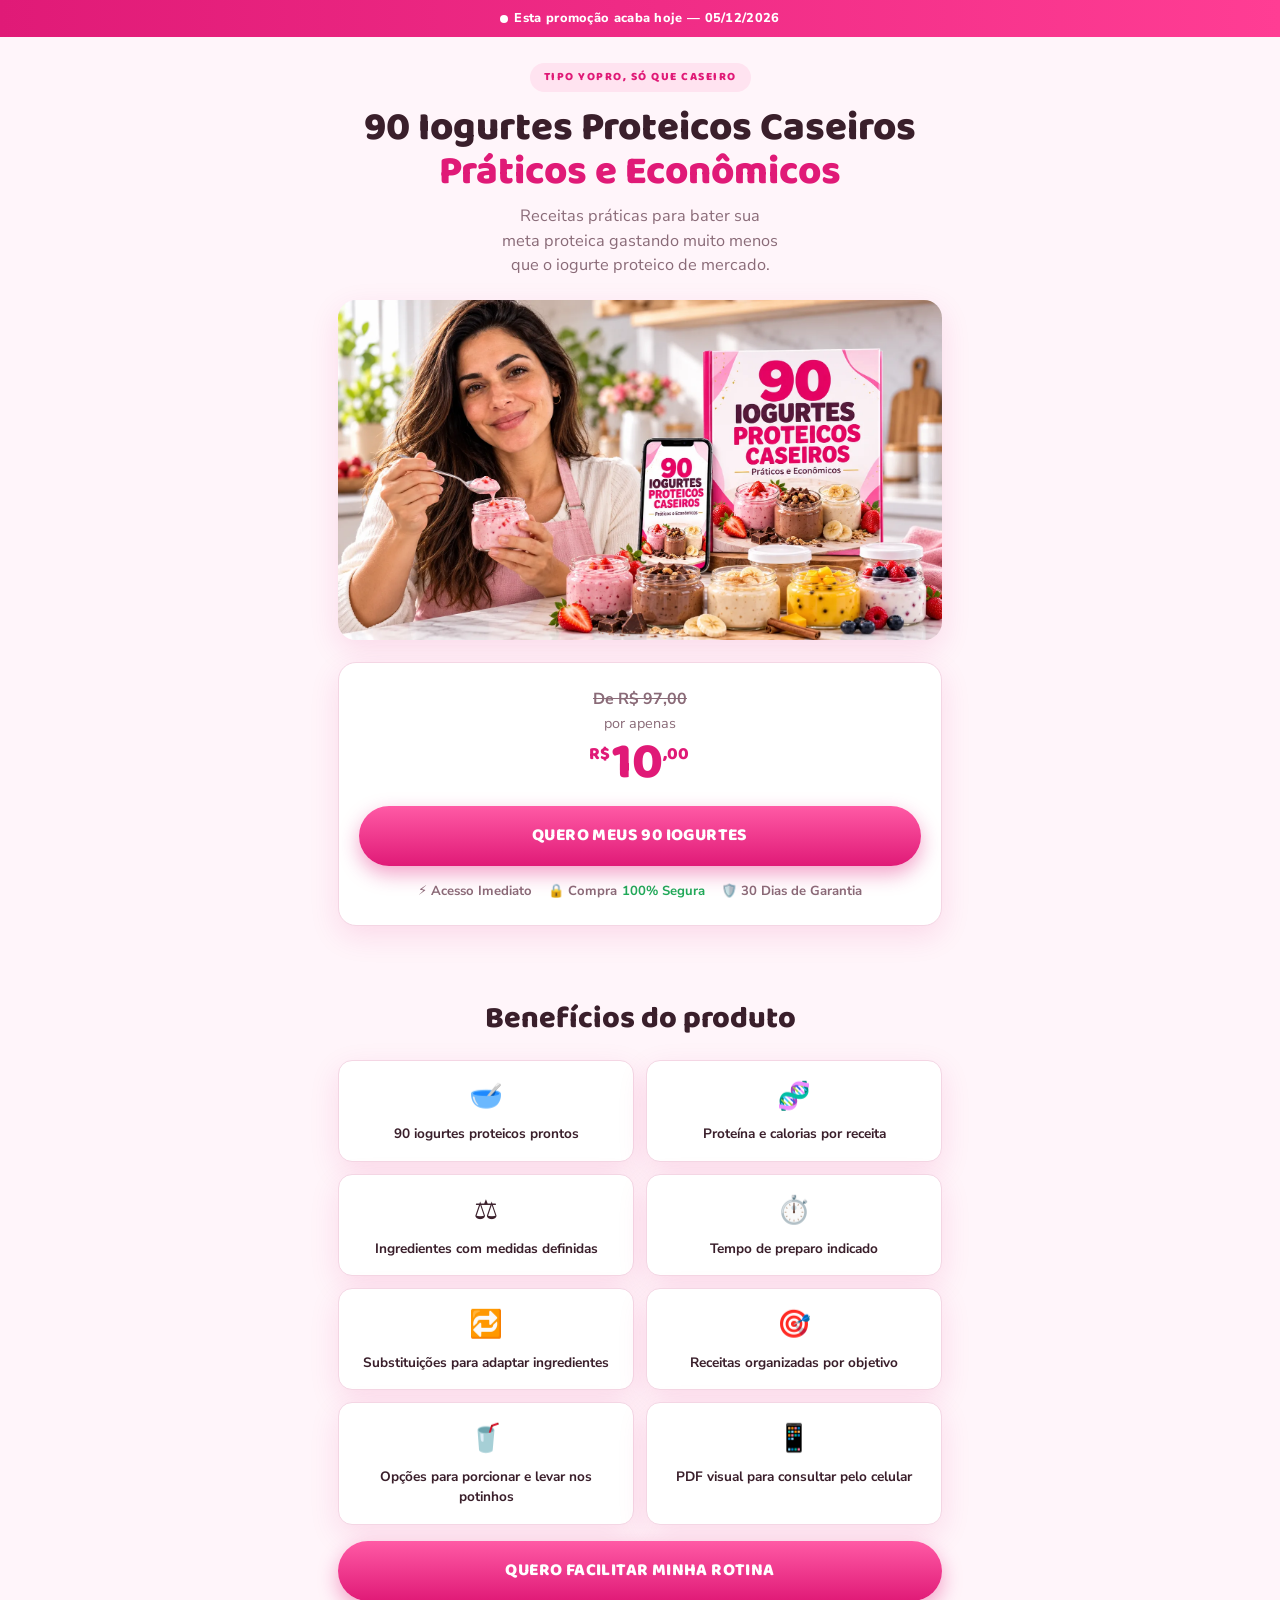
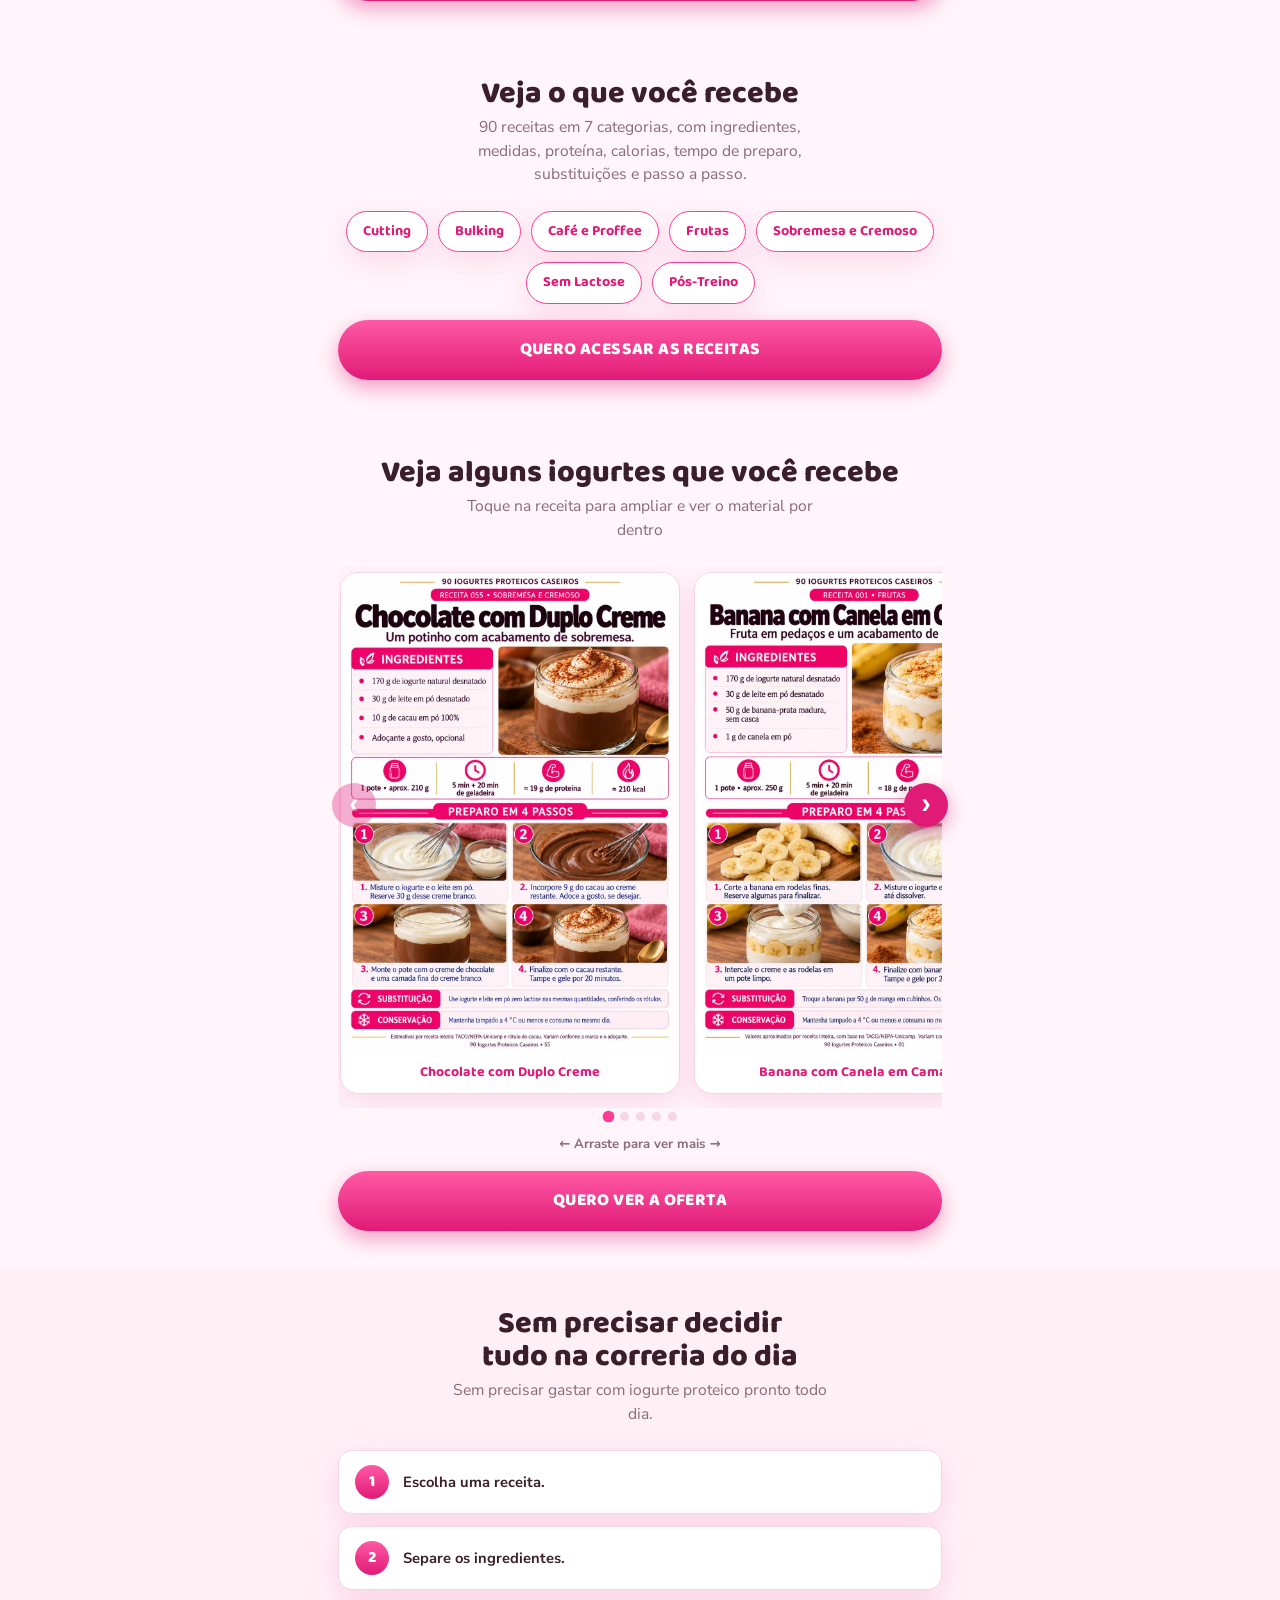
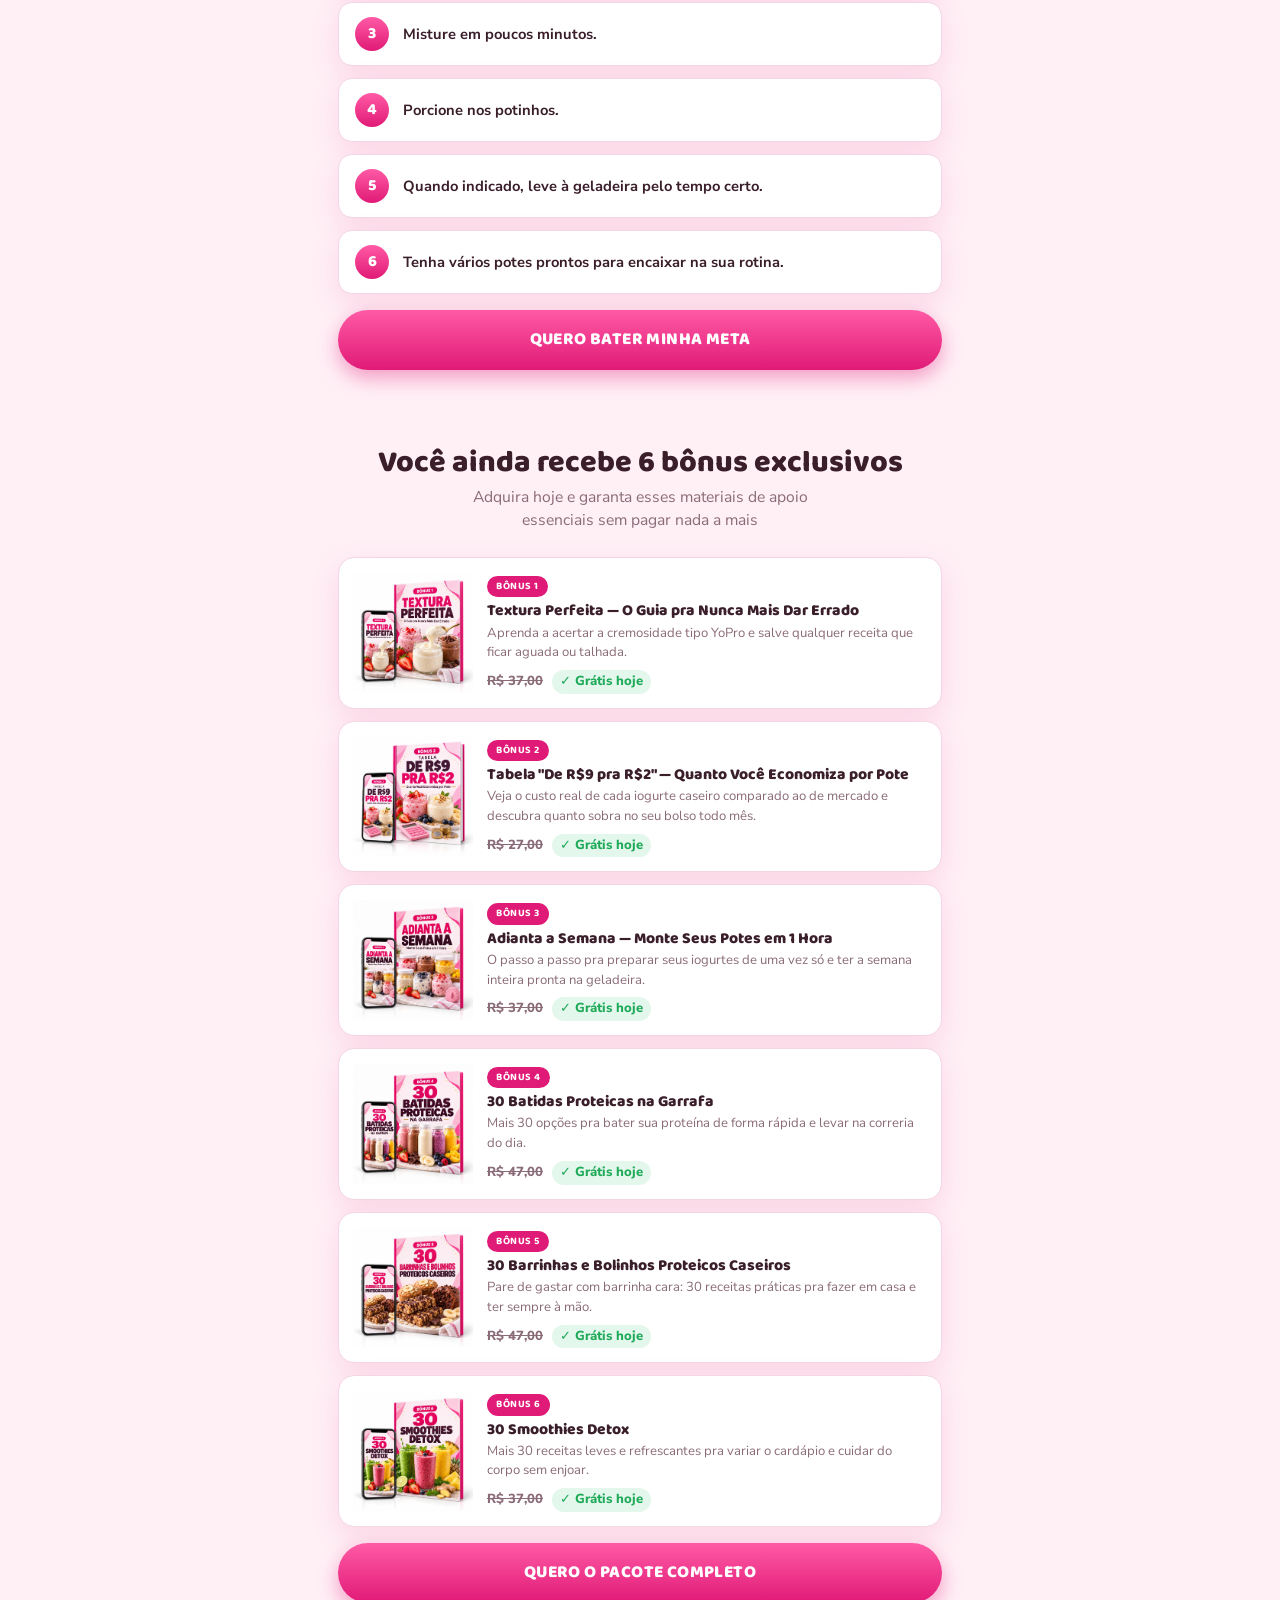
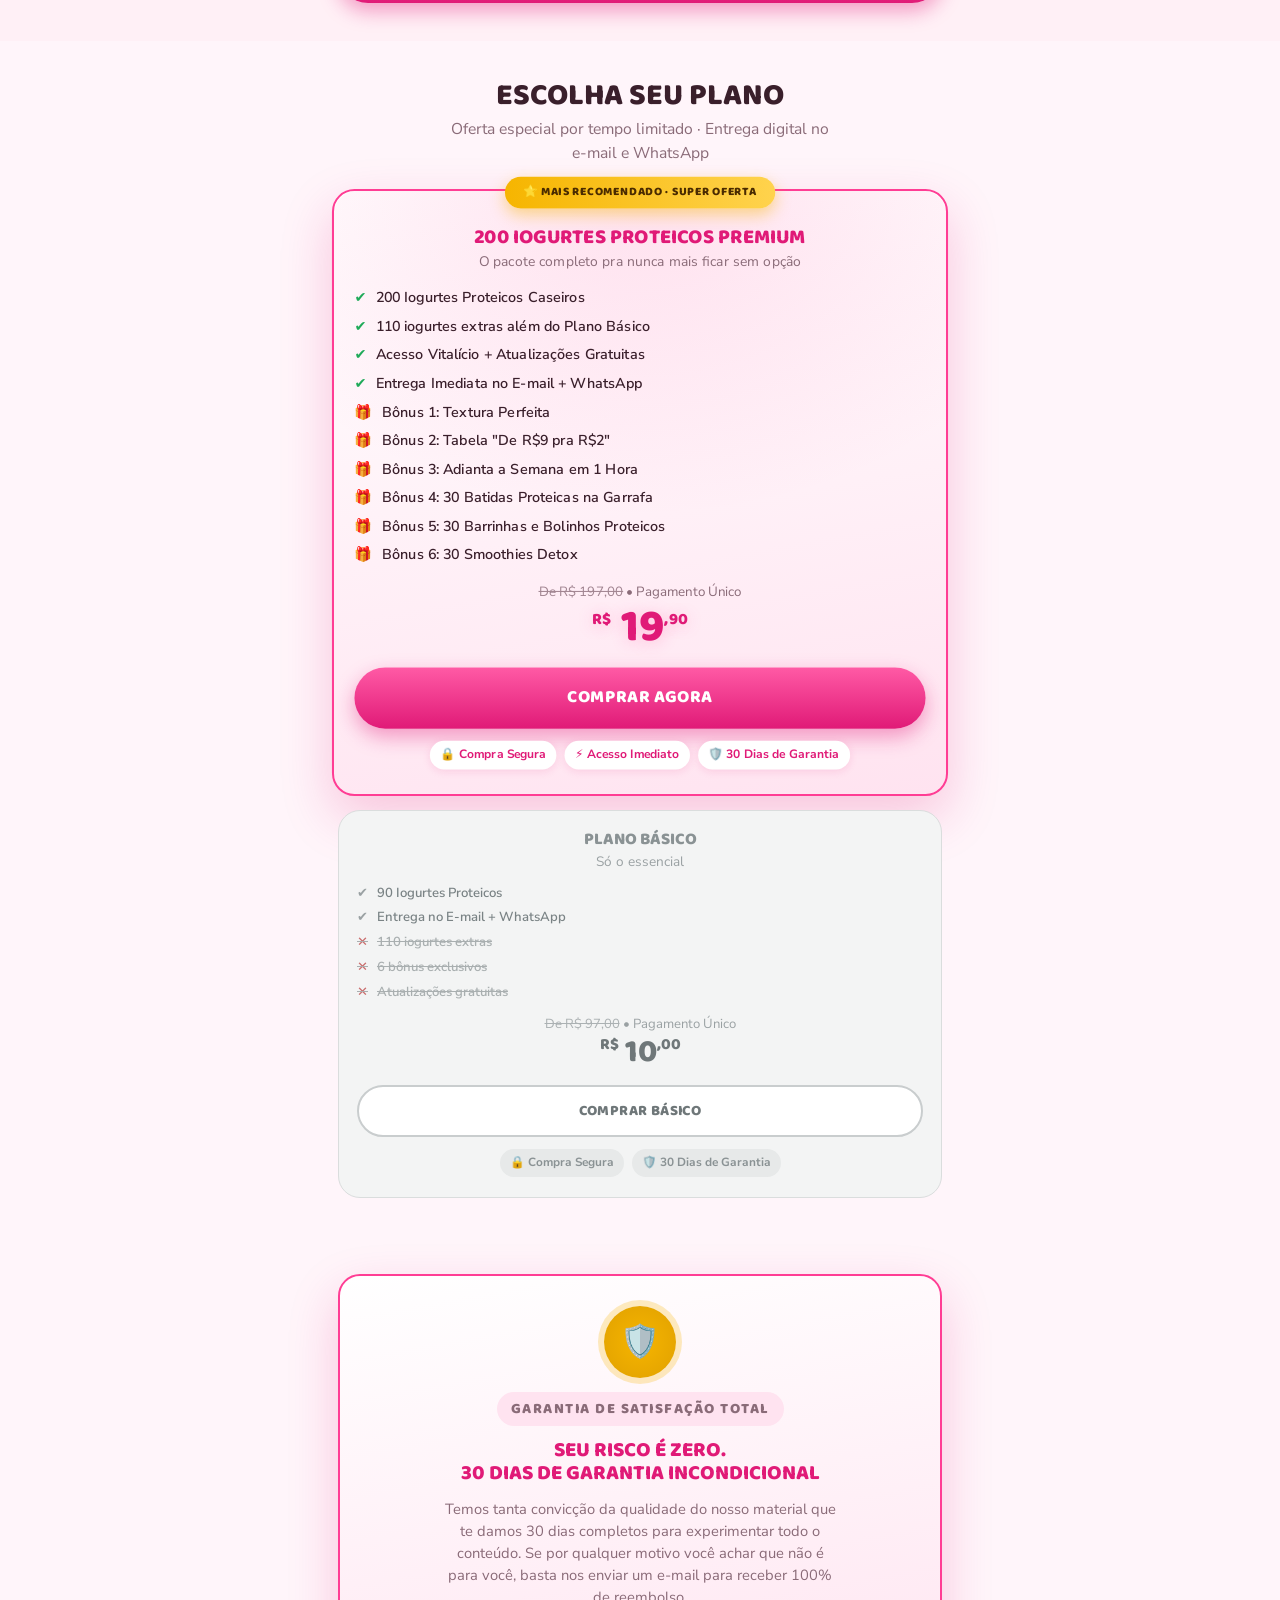
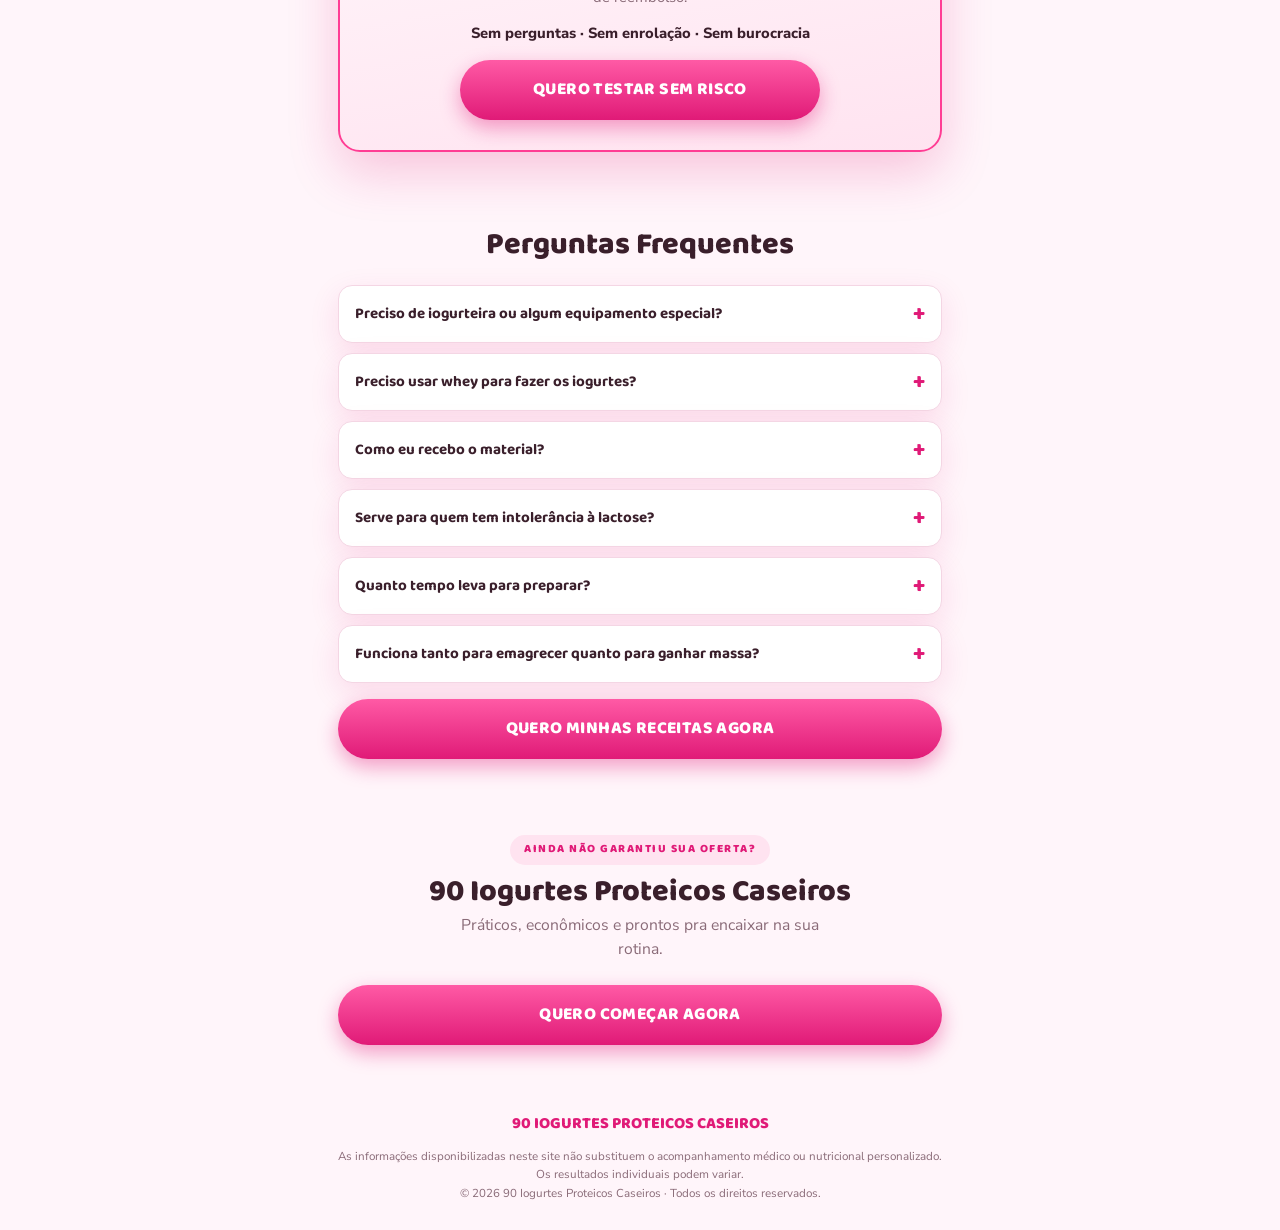
